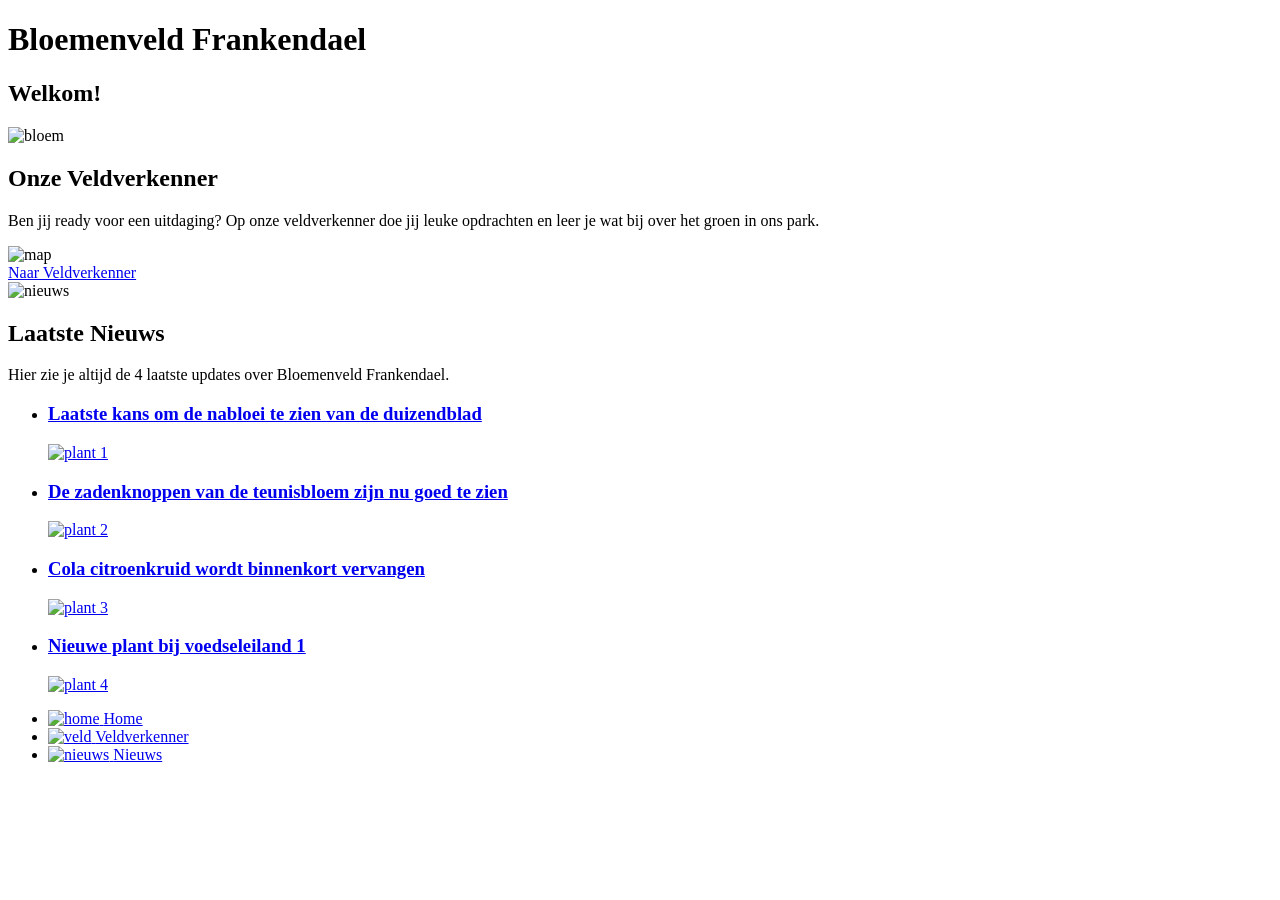
==== index.html @ 9f1114d6 "begin" ====
<!DOCTYPE html>
<html lang="nl">
<head>
    <meta charset="UTF-8">
    <meta name="viewport" content="width=device-width, initial-scale=1.0">
    <title>Bloemenveld Frankendael</title>
    <link rel="stylesheet" href="style.css">
    <link rel="stylesheet" href="nieuws.html">
    <link rel="stylesheet" href="nieuws-individu.html">
    <link rel="stylesheet" href="veld.html">
</head>
   <body>

       <h1>Bloemenveld Frankendael</h1>

       <h2 class="top" >Welkom!</h2>

       <section class="Veldverkenner">
           <div class="logo-section">
               <img class="logo" src="assets/tabel.svg" alt="bloem">
               <h2>Onze Veldverkenner</h2>
           </div>
           <p>Ben jij ready voor een uitdaging? Op onze veldverkenner doe jij leuke opdrachten en leer je wat bij over het groen in ons park.</p>
           <img class="plattegrond" src="assets/frikandelmap-1.png" alt="map">    
           <div class="naar-veld">
               <a href="veld.html">Naar Veldverkenner</a>
           </div>
       </section>

       <section class="Nieuws">
           <div class="logo-section">
               <img class="logo" src="assets/tabel.svg" alt="nieuws">
               <h2>Laatste Nieuws</h2>
           </div>
           <p>Hier zie je altijd de 4 laatste updates over Bloemenveld Frankendael.</p>
       </section>
       
       <section class="Nieuws-carrousel">
           <ul>
               <li>
                   <a href="nieuws-individu.html">
                       <h3>Laatste kans om de nabloei te zien van de duizendblad</h3>
                       <img src="assets/plant 1.png" alt="plant 1">
                   </a>
               </li>
               <li>
                   <a href="nieuws-individu.html">
                       <h3>De zadenknoppen van de teunisbloem zijn nu goed te zien</h3>
                       <img src="assets/plant 2.png" alt="plant 2">
                   </a>
                </li>
               <li>
                   <a href="nieuws-individu.html">
                       <h3>Cola citroenkruid wordt binnenkort vervangen</h3>
                       <img src="assets/plant 3.png" alt="plant 3">
                   </a>
                </li>
               <li>
                   <a href="nieuws-individu.html">
                       <h3>Nieuwe plant bij voedseleiland 1</h3>
                       <img src="assets/plant 4.png" alt="plant 4">
                   </a>
                </li>
            </ul> 
       </section>

       <footer>
           <ul class="footer-ul">
               <li>
                   <a href="index.html">
                       <img src="assets/Home.png" alt="home">
                       <span>Home</span>
                   </a>
               </li>
               <li>
                   <a href="veld.html">
                       <img src="assets/tabel.svg" alt="veld">
                       <span>Veldverkenner</span>
                   </a>
               </li>
               <li>
                   <a href="nieuws.html">
                       <img src="assets/tabel.svg" alt="nieuws">
                       <span>Nieuws</span>
                   </a>
               </li>
           </ul>
       </footer>

   </body>
</html>
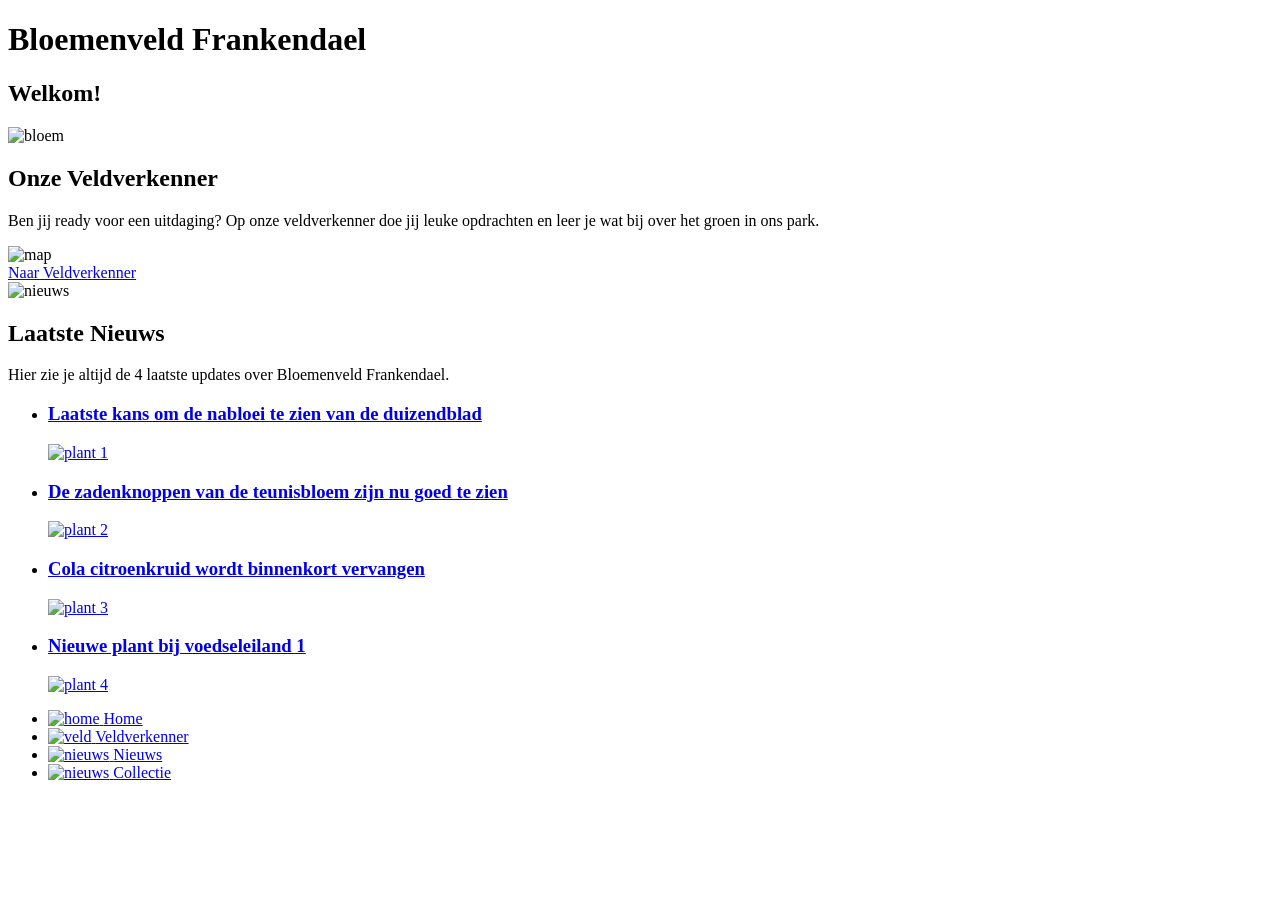
==== commit 24966958: "#20 "collectie" bij footer gedaan Ik had nog geen collectie pagina" ====
--- a/index.html
+++ b/index.html
@@ -17,7 +17,7 @@
 
        <section class="Veldverkenner">
            <div class="logo-section">
-               <img class="logo" src="assets/tabel.svg" alt="bloem">
+               <img class="logo" src="icons/map_normal.svg" alt="bloem">
                <h2>Onze Veldverkenner</h2>
            </div>
            <p>Ben jij ready voor een uitdaging? Op onze veldverkenner doe jij leuke opdrachten en leer je wat bij over het groen in ons park.</p>
@@ -29,7 +29,7 @@
 
        <section class="Nieuws">
            <div class="logo-section">
-               <img class="logo" src="assets/tabel.svg" alt="nieuws">
+               <img class="logo" src="icons/calculator_normal.svg" alt="nieuws">
                <h2>Laatste Nieuws</h2>
            </div>
            <p>Hier zie je altijd de 4 laatste updates over Bloemenveld Frankendael.</p>
@@ -68,20 +68,26 @@
            <ul class="footer-ul">
                <li>
                    <a href="index.html">
-                       <img src="assets/Home.png" alt="home">
+                       <img src="icons/home_active.svg" alt="home">
                        <span>Home</span>
                    </a>
                </li>
                <li>
                    <a href="veld.html">
-                       <img src="assets/tabel.svg" alt="veld">
+                       <img src="icons/map_normal.svg" alt="veld">
                        <span>Veldverkenner</span>
                    </a>
                </li>
                <li>
                    <a href="nieuws.html">
-                       <img src="assets/tabel.svg" alt="nieuws">
+                       <img src="icons/calculator_normal.svg" alt="nieuws">
                        <span>Nieuws</span>
+                   </a>
+               </li>
+               <li>
+                   <a href="nieuws.html">
+                       <img src="icons/flower_normal.svg" alt="nieuws">
+                       <span>Collectie</span>
                    </a>
                </li>
            </ul>
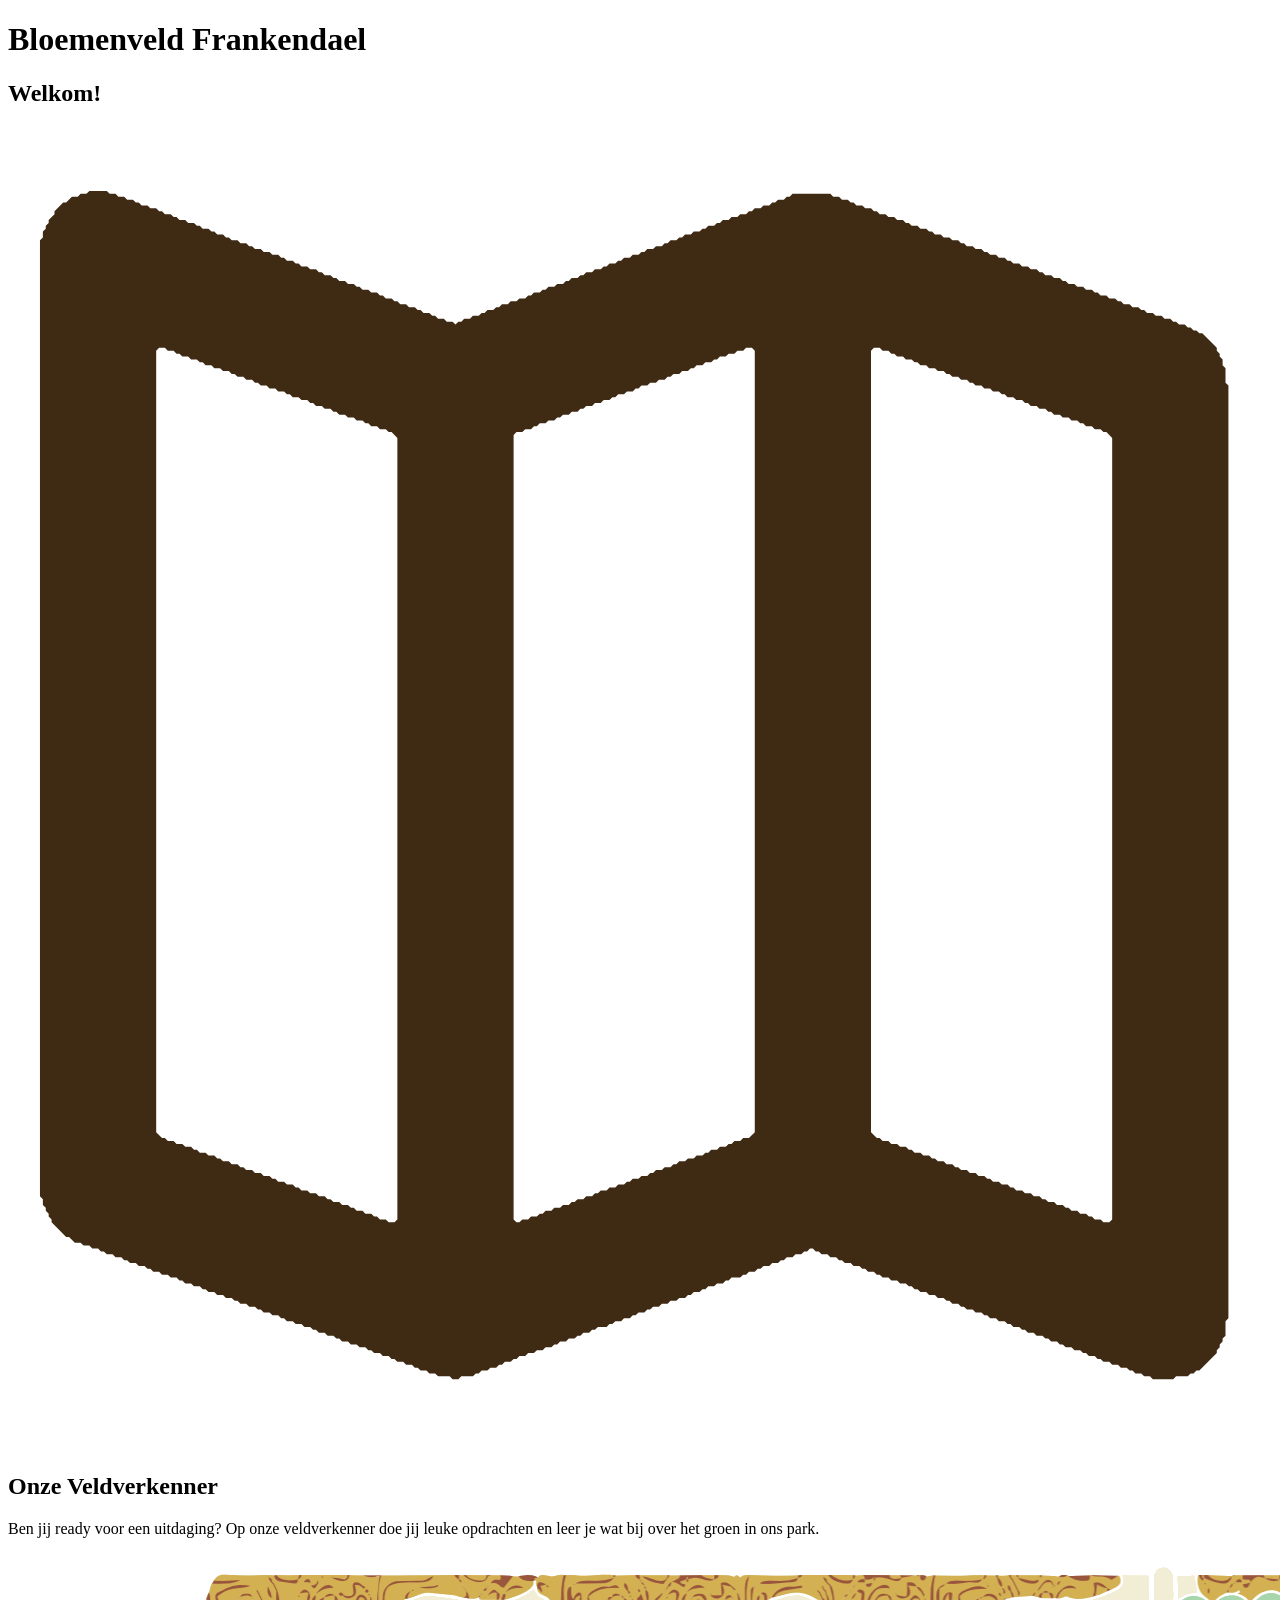
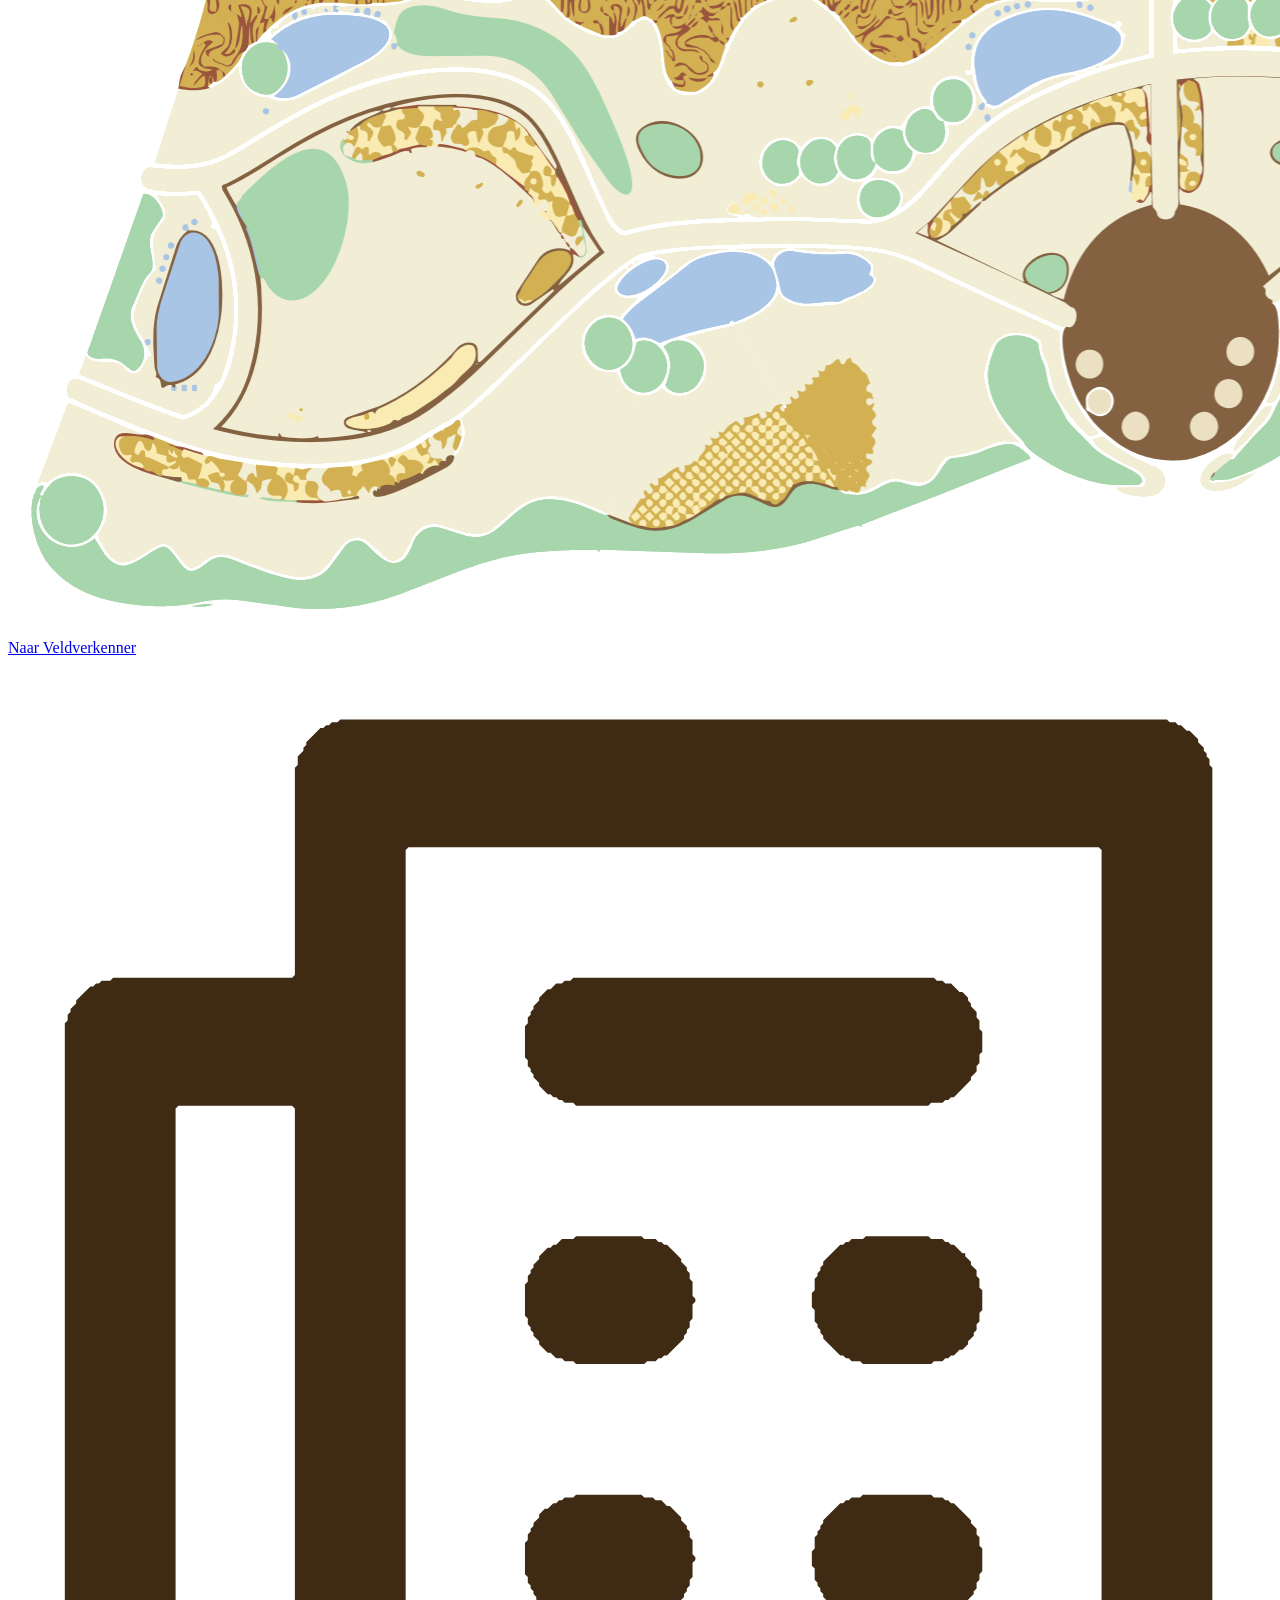
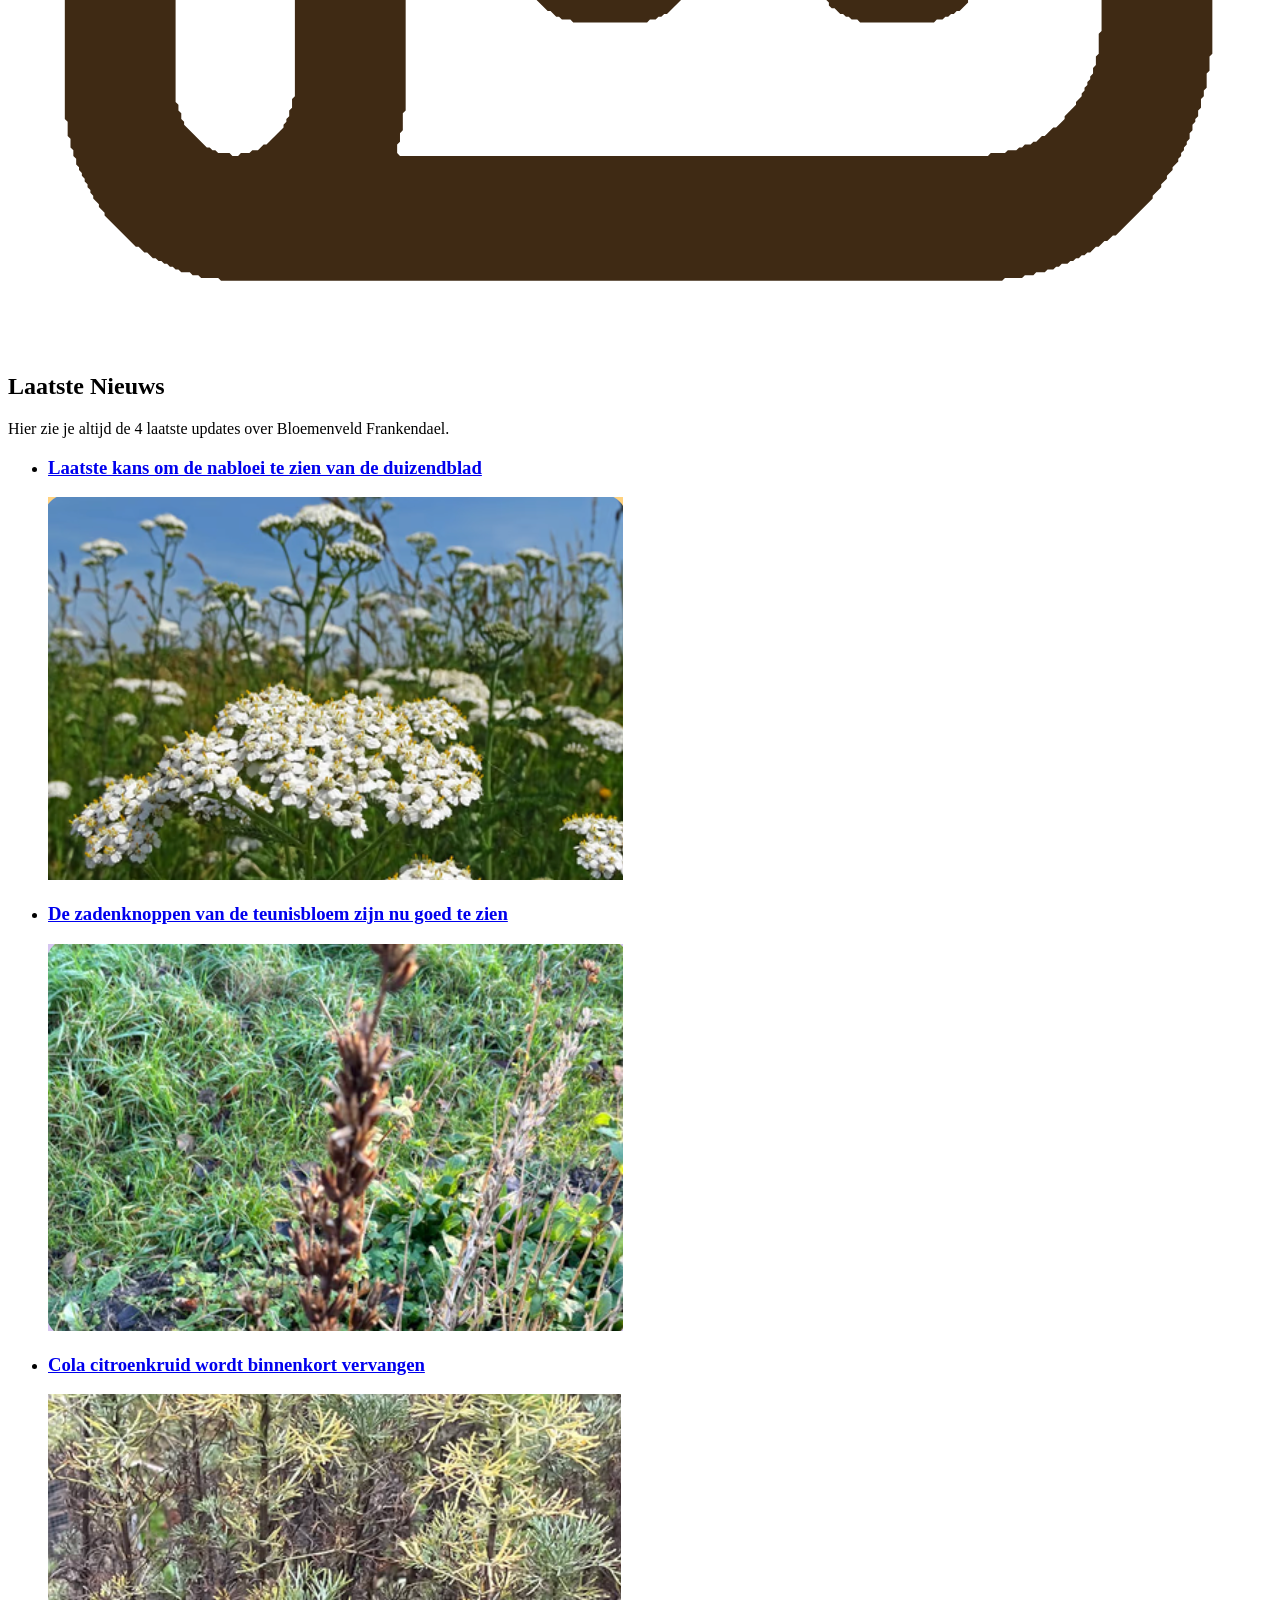
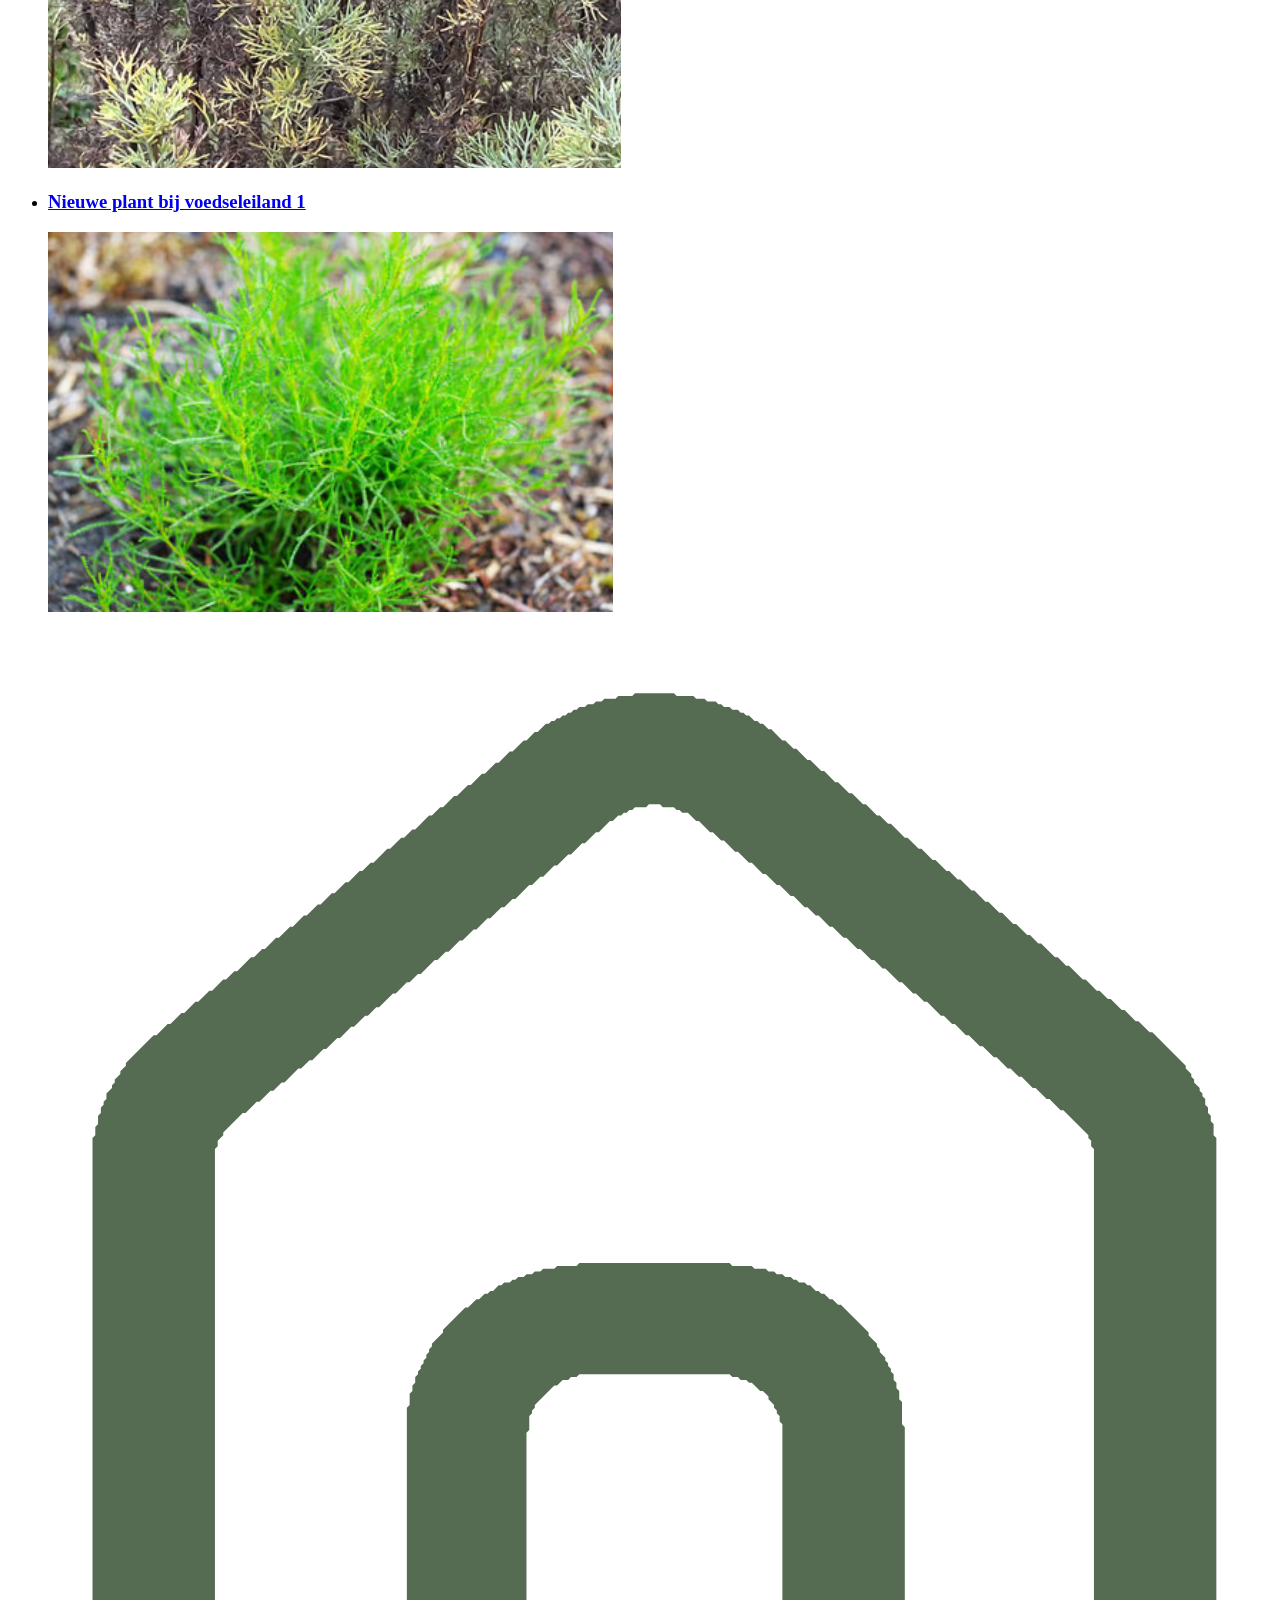
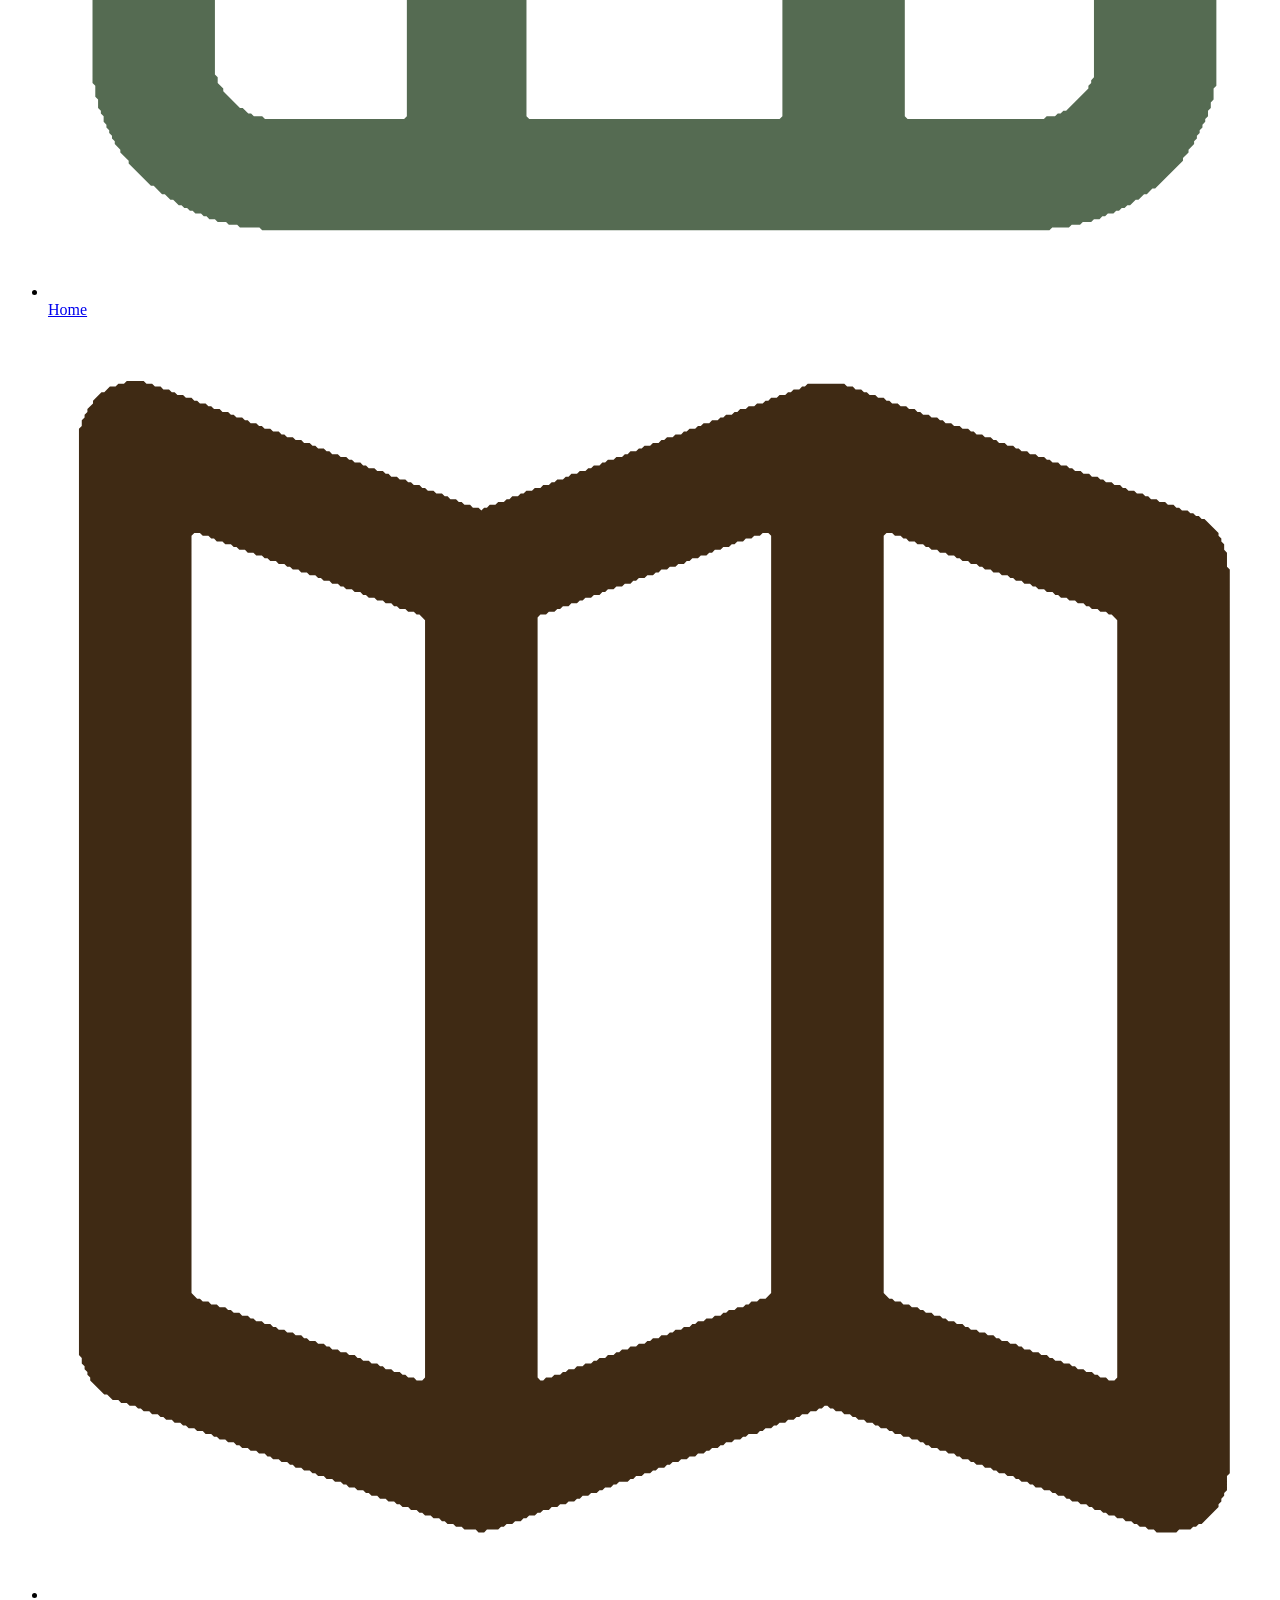
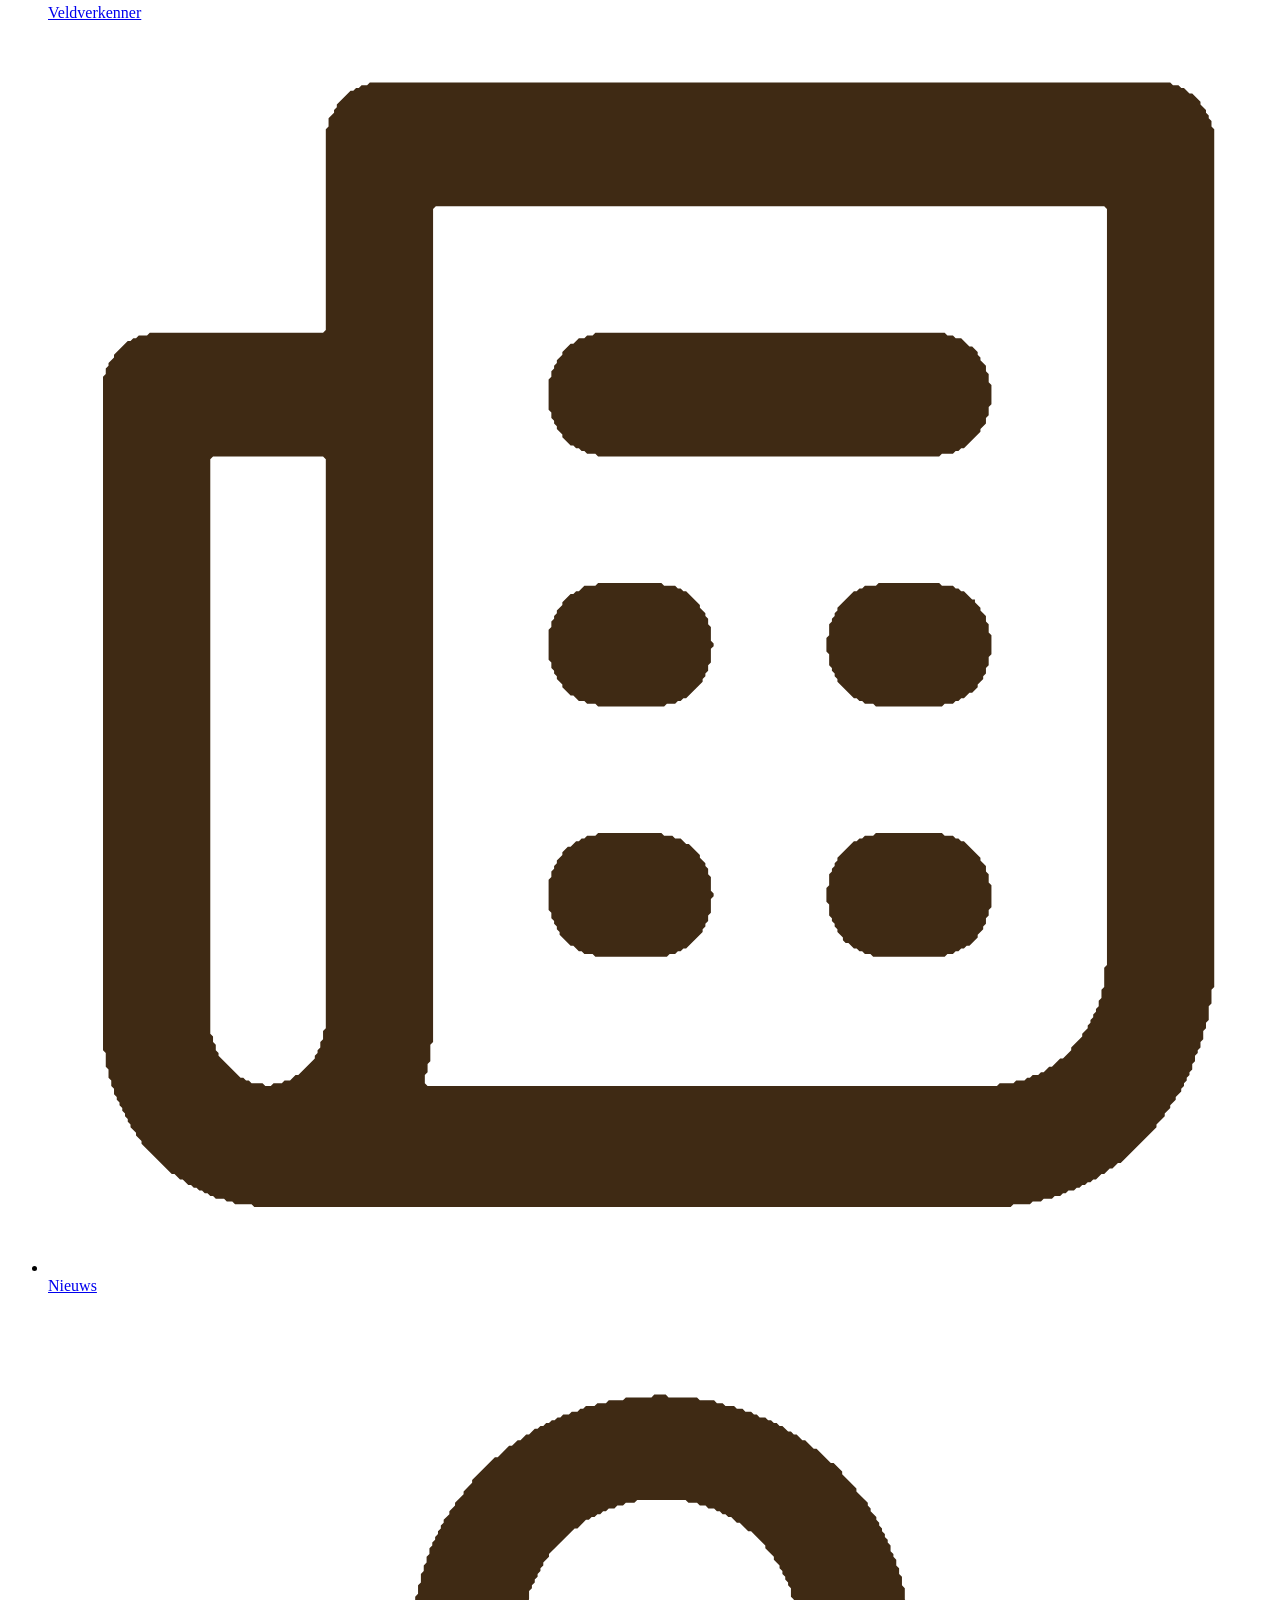
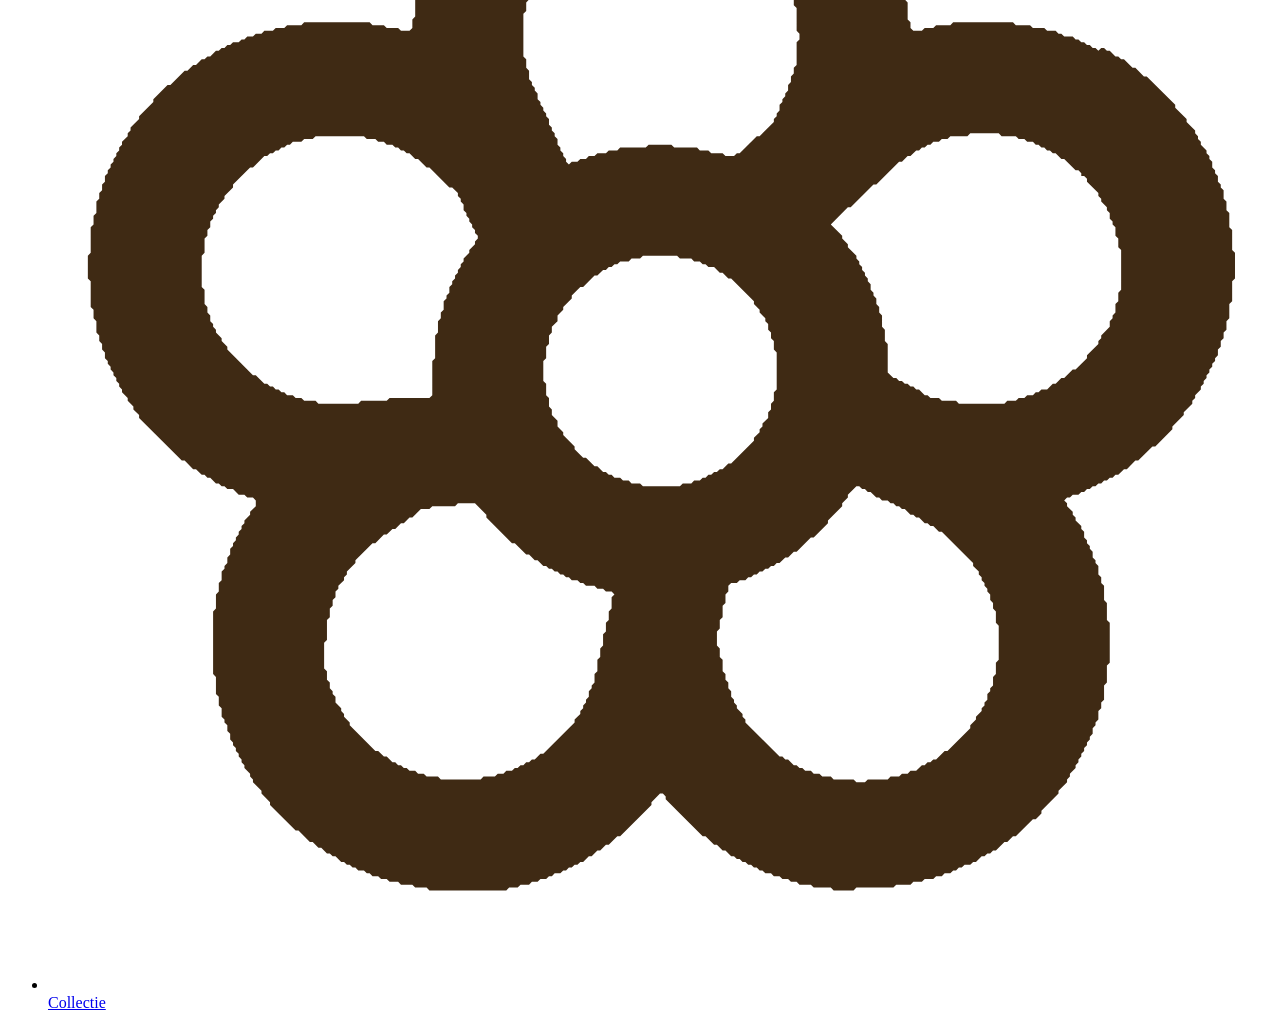
==== commit 7f841e5e: "#25 <link> "stylesheet" to "html" Ik had bij de <link> meeste had ik stylesheet en daar achter een h" ====
--- a/index.html
+++ b/index.html
@@ -5,10 +5,12 @@
     <meta name="viewport" content="width=device-width, initial-scale=1.0">
     <title>Bloemenveld Frankendael</title>
     <link rel="stylesheet" href="style.css">
-    <link rel="stylesheet" href="nieuws.html">
-    <link rel="stylesheet" href="nieuws-individu.html">
-    <link rel="stylesheet" href="veld.html">
+    <link rel="html" href="nieuws.html">
+    <link rel="html" href="nieuws-individu.html">
+    <link rel="html" href="veld.html">
+    <link rel="html" href="collectie.html">
 </head>
+
    <body>
 
        <h1>Bloemenveld Frankendael</h1>
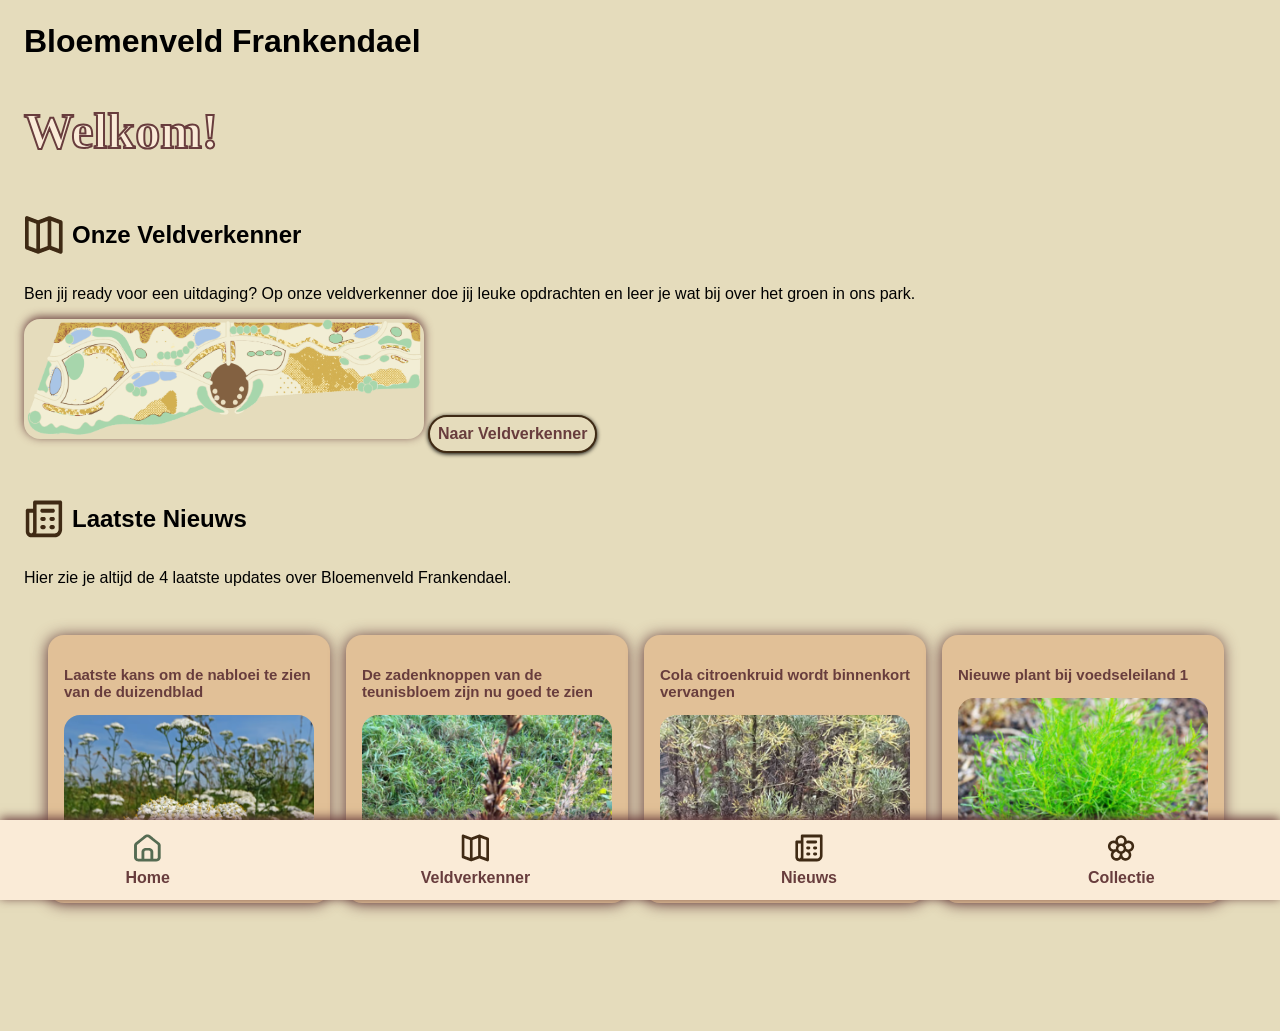
==== commit 83ac6635: "#39 Google fonts toevoegen Hierdoor werkt de fonts in de css" ====
--- a/index.html
+++ b/index.html
@@ -9,6 +9,7 @@
     <link rel="html" href="nieuws-individu.html">
     <link rel="html" href="veld.html">
     <link rel="html" href="collectie.html">
+    <link href="https://fonts.googleapis.com/css2?family=Montserrat:wght@400;500;600;700&display=swap" rel="styleguide.css">
 </head>
 
    <body>
--- a/style.css
+++ b/style.css
@@ -0,0 +1,163 @@
+html {
+        color-scheme: light dark;
+    --color: light-dark( #3F2A14, #E5DCBC) ;
+    --bg: light-dark( #E5DCBC, #3F2A14) ; 
+}
+
+body {
+    background-color: var(--bg); 
+}
+
+a{
+    font-family: 'Segoe UI', Tahoma, Geneva, Verdana, sans-serif;
+    color: rgb(104, 61, 61);
+}
+
+p{
+    font-family: 'Montserrat', sans-serif;
+    font-size: 1rem;
+}
+
+h1 {
+    font-family: 'Montserrat', sans-serif;
+    font-size: 2rem;
+    font-weight: bold;
+    align-items: center;
+    padding-left: 1rem;
+    padding-top: .1rem;
+}
+
+h2 {
+    font-family: 'Montserrat', sans-serif;
+    font-size: 1.5rem;
+    font-weight: bold;
+}
+
+.top{
+    padding-left: 1rem;
+    font-family: Georgia, 'Times New Roman', Times, serif;
+    font-size: 50px;
+    color: antiquewhite;
+    -webkit-text-stroke: 2px rgb(104, 61, 61);
+}
+
+.Veldverkenner{
+    padding-left: 1em;
+}
+
+.plattegrond{
+    width: 400px;
+    height: auto;
+    border-radius: 1rem;
+    box-shadow: 0 -2px 10px rgb(104, 61, 61);
+}
+
+.logo{
+    width:40px;
+    height:auto;
+}
+
+.logo-section{
+    display:flex;
+    gap: 0.5rem;
+}
+
+.naar-veld{
+    border-radius: 5em;
+    padding: .5rem;
+    display: inline-block;
+    margin-top: 15px;
+    color: #3F2A14;
+    background-color: #E5DCBC;
+    border: 2px solid #3F2A14;
+    box-shadow: 0px 1px 4px black;;
+}
+
+.naar-veld a{
+    text-decoration: none;
+    font-weight: 700;
+}
+
+.naar-veld:hover{
+    color: #3F2A14;
+    background-color: #99CCCC;
+}
+
+.Nieuws{
+    padding-left: 1em;
+    padding-top: 2rem;
+}
+
+.Nieuws-carrousel ul{
+    display: flex;
+    flex-direction: row;
+    flex-wrap: nowrap;
+    max-width: 1500px; 
+    gap: 1em;
+    overflow-x: auto;
+    padding-bottom: 7rem;
+    padding-top: 2rem;
+}
+
+.Nieuws-carrousel li{
+    background-color: rgb(225, 192, 151);
+    padding: 1rem;
+    border-radius: 1rem;
+    max-width: 250px;
+    flex-shrink: 0;
+    list-style: none;
+    box-shadow: -1px 1px 15px rgb(104, 61, 61);
+}
+
+.Nieuws-carrousel a{
+    text-decoration: none;
+}
+
+.Nieuws-carrousel h3{
+    font-size: 15px;
+}
+
+.Nieuws-carrousel img{
+    width: 250px;
+    height: auto;
+    border-radius: 1rem;
+}
+
+footer{
+    position: fixed;
+    bottom: 0;
+    left: 0;
+    width: 100%;
+    background-color: antiquewhite;
+    padding: 0.8rem 0;
+    z-index: 1000;
+    box-shadow: 0 -2px 10px rgb(104, 61, 61);
+}
+
+.footer-ul{
+    display: flex;
+    justify-content: space-around;
+    list-style: none;
+    margin: 0;
+    padding: 0;
+}
+
+footer li{
+    display: flex;
+}
+
+footer a{
+    display: flex;
+    flex-direction: column;
+    align-items: center;
+    gap: 6px;
+    text-decoration: none;
+    font-weight: 600;
+}
+
+footer img{
+    width: 30px;
+    height: 30px;
+    object-fit: contain;
+}
+
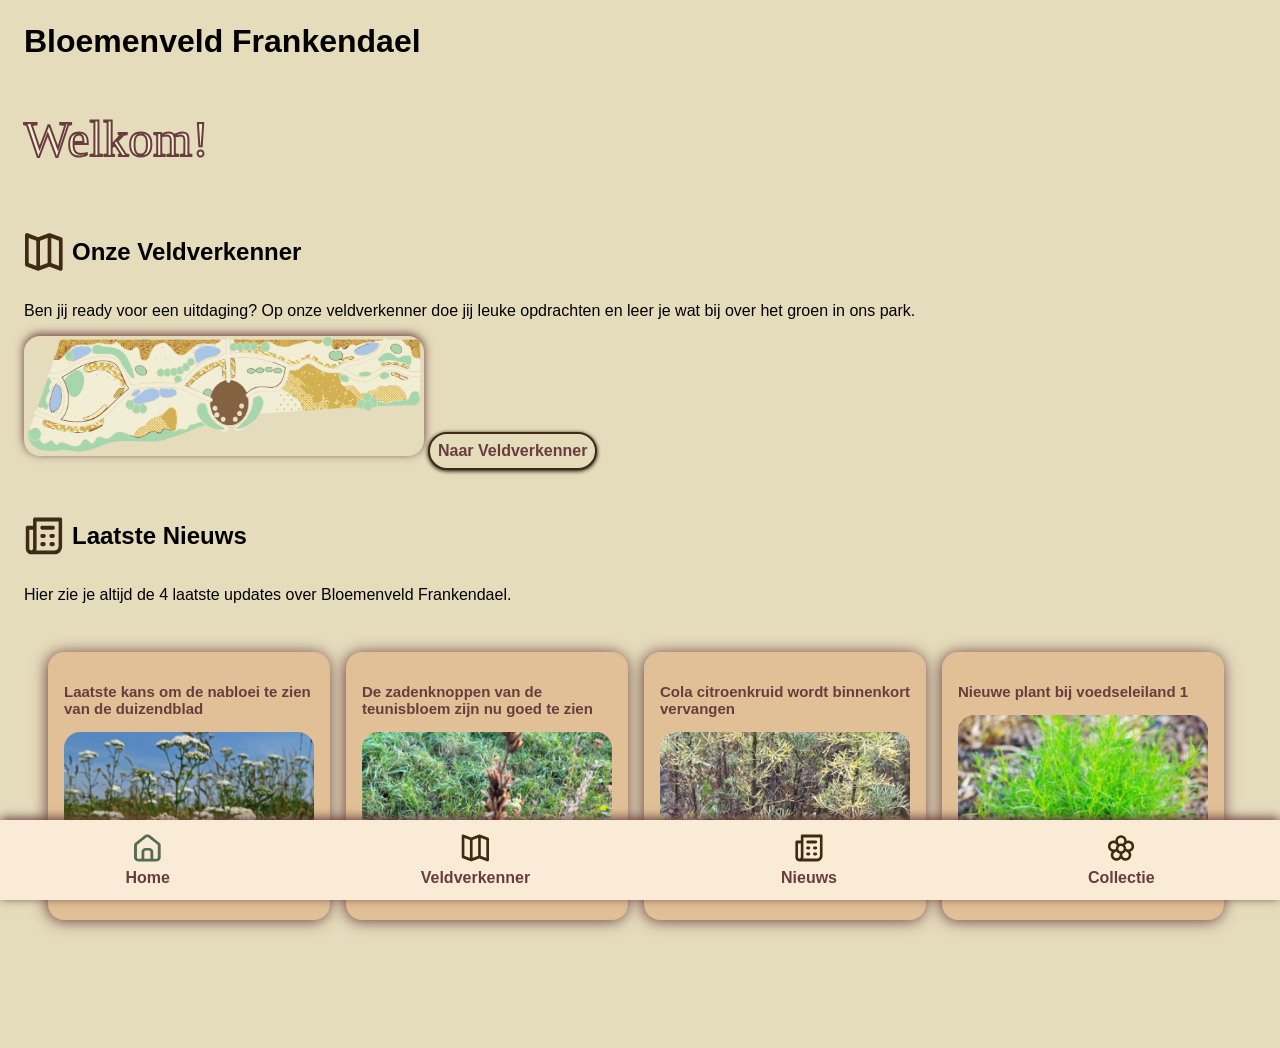
==== commit cdc48f6b: "#28 h2 naar p verandren Een heading kondigt altijd een stuk content aan, en dat was hier niet de gev" ====
--- a/index.html
+++ b/index.html
@@ -16,7 +16,7 @@
 
        <h1>Bloemenveld Frankendael</h1>
 
-       <h2 class="top" >Welkom!</h2>
+       <p class="top" >Welkom!</p>
 
        <section class="Veldverkenner">
            <div class="logo-section">
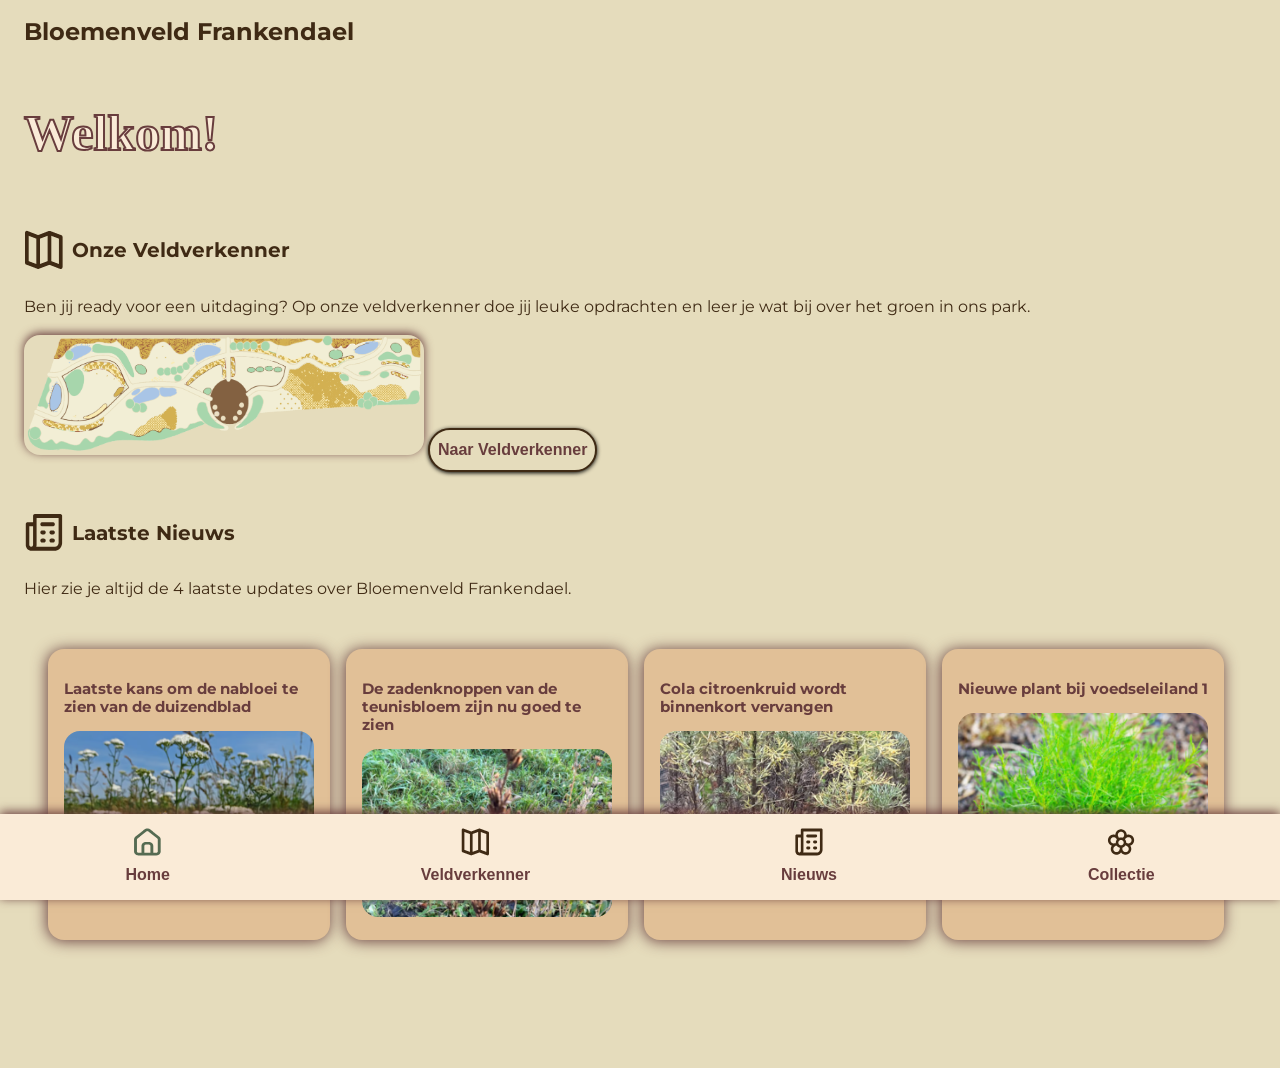
==== commit 8140e234: "#40 Fonts op homepage fixen Voordat ik de fonts had gefixt werkte de css niet omdat: - nog niet Goog" ====
--- a/index.html
+++ b/index.html
@@ -5,6 +5,7 @@
     <meta name="viewport" content="width=device-width, initial-scale=1.0">
     <title>Bloemenveld Frankendael</title>
     <link rel="stylesheet" href="style.css">
+    <link rel="stylesheet" href="stylesheet.css">
     <link rel="html" href="nieuws.html">
     <link rel="html" href="nieuws-individu.html">
     <link rel="html" href="veld.html">
--- a/style.css
+++ b/style.css
@@ -14,29 +14,34 @@
 }
 
 p{
-    font-family: 'Montserrat', sans-serif;
-    font-size: 1rem;
+    font-family: var(--font-family);
+    font-size: var(--font-size-body);
+    line-height: var(--line-height);
 }
 
 h1 {
-    font-family: 'Montserrat', sans-serif;
-    font-size: 2rem;
-    font-weight: bold;
+    font-family: var(--font-family);
+    font-weight: var(--font-weight-bold);
+    line-height: var(--line-height-heading);
+    font-size: var(--font-size-h1);    /* 24px */
     align-items: center;
     padding-left: 1rem;
     padding-top: .1rem;
+
 }
 
 h2 {
-    font-family: 'Montserrat', sans-serif;
-    font-size: 1.5rem;
-    font-weight: bold;
+    font-family: var(--font-family);
+    font-weight: var(--font-weight-bold);
+    line-height: var(--line-height-heading);
+    font-size: var(--font-size-h2);   /* 20px */
 }
 
 .top{
     padding-left: 1rem;
     font-family: Georgia, 'Times New Roman', Times, serif;
     font-size: 50px;
+    font-weight: 700;
     color: antiquewhite;
     -webkit-text-stroke: 2px rgb(104, 61, 61);
 }
--- a/stylesheet.css
+++ b/stylesheet.css
@@ -0,0 +1,167 @@
+@import url("https://fonts.googleapis.com/css2?family=Montserrat:wght@400;500;600;700&display=swap");
+/* We gebruiken hier Cascade layers, wat mogelijke problemen met Specificiteit voorkomt
+   https://developer.mozilla.org/en-US/docs/Learn_web_development/Core/Styling_basics/Cascade_layers
+   https://css-tricks.com/css-cascade-layers/ */
+
+@layer styleguide {
+
+    /* Schrijf hier de verschillende stijlen, die
+       gedeeld gaan worden door jullie projecten */
+
+    
+    :root{
+        /* Light mode (standaard) */
+        --bg-page: #E5DCBC;
+        --color-primary:#3F2A14;
+        --bg-surface: #E2C286;
+        --color-accent: #99CC99;
+        --bg-surface-hover: #99CCCC;
+        
+        /* Lettertype */
+        --font-family: 'Montserrat', sans-serif;
+
+        /* Lettergroottes */
+        --font-size-h1: 1.5rem;
+        --font-size-h2: 1.25rem;
+        --font-size-h3: 1.125rem;
+        --font-size-body: 1rem;
+        --font-size-micro: 0.875rem;
+
+        /* Letterdiktes */
+        --font-weight-regular: 400;
+        --font-weight-semibold: 600;
+        --font-weight-bold: 700;
+         
+        /* Regelhoogte */
+        --line-height: 1.5;
+        --line-height-heading: 1.2;
+
+        /* Spacing */
+        --space-xs: 0.25rem;
+        --space-sm: 0.5rem;
+        --space-md: 1rem;
+        --space-lg: 1.5rem;
+        --space-xl: 2rem; 
+    }
+
+/*  Dark mode */
+@media (prefers-color-scheme: dark) {
+    :root {
+       --bg-page: #3F2A14;
+       --color-primary: #F6EBDB;
+       --bg-surface: #E2C286;
+       --color-accent: #E5DCBC;
+       --bg-surface-hover: #CAF1F1;
+  }
+}
+
+    body {
+        background-color: var(--bg-page);
+        color: var(--color-primary);
+        font-family: var(--font-family);
+    }
+    
+    input{
+        border-color: var(--color-primary);
+        background-color: var(--bg-page);
+    }
+    
+    /* Light mode cirkels */
+    .l-bg-page { background-color: #E5DCBC; border: 2px solid #030303; }
+    .l-primary { background-color: #3F2A14; border: 2px solid #030303; }
+    .l-bg-surface { background-color: #E2C286; border: 2px solid #030303; }
+    .l-color-accent { background-color: #99CC99; border: 2px solid #030303; }
+    .l-bg-surface-hover { background-color: #99CCCC; border: 2px solid #030303; }
+
+    /* Dark mode cirkels */
+    .d-bg-page { background-color: #3F2A14; border: 2px solid #030303; }
+    .d-primary { background-color: #F6EBDB; border: 2px solid #030303; }
+    .d-bg-surface { background-color: #E2C286; border: 2px solid #030303; }
+    .d-color-accent { background-color: #E5DCBC; border: 2px solid #030303; }
+    .d-bg-surface-hover { background-color: #CAF1F1; border: 2px solid #030303; }
+
+    
+    /* Typografie */
+    h1, h2, h3 {
+        font-family: var(--font-family);
+        font-weight: var(--font-weight-bold);
+        line-height: var(--line-height-heading);
+    }
+
+    .h1 {
+    font-size: var(--font-size-h1);    /* 24px */
+    }
+
+    .h2 {
+    font-size: var(--font-size-h2);   /* 20px */
+    }
+
+    .h3 {
+    font-size: var(--font-size-h3);  /* 18px */
+    }
+    
+    /* lopende tekst */
+    p, ul, li, ol, a, button{
+        font-family: var(--font-family);
+        font-size: var(--font-size-body);
+        line-height: var(--line-height);
+    }
+
+    .p1 {
+        font-family: var(--font-family);
+        font-size: var(--font-size-body);
+        font-style: italic;
+        font-weight: var(--font-weight-semibold);
+    }
+
+    blockquote p {
+        font-family: var(--font-family);
+        font-size: var(--font-size-body);
+        font-style: italic;
+    }
+
+    /* Formulier elementen */
+
+    /*button*/
+    .button{
+    font-family: var(--font-family);  
+    font-size: 1.0rem; 
+    border-radius: 5em;
+    padding: .5rem;
+    display: inline-block;
+    margin-top: 15px;
+    color: #3F2A14;
+    background-color: #E5DCBC;
+    border: 2px solid #3F2A14;
+    box-shadow: 0px 1px 4px black;;
+    }
+
+    .button:active {
+    --color: #E5DCBC;
+    --bg: #556B52;
+    }
+
+    .button:hover {
+    font-family: var(--font-family);
+    color: #3F2A14;
+    background-color: #99CCCC;
+    }
+
+    /*icons*/
+    .icons {
+    display: grid;
+    grid-template-columns: repeat(4, 75px);
+    gap: 20px; 
+    background-color: white;
+    width: max-content;
+    
+    padding: 1rem;
+    border-radius: 1em;
+    }
+
+    .icons img {
+    width: 75px;
+    height: auto;
+    }
+
+}
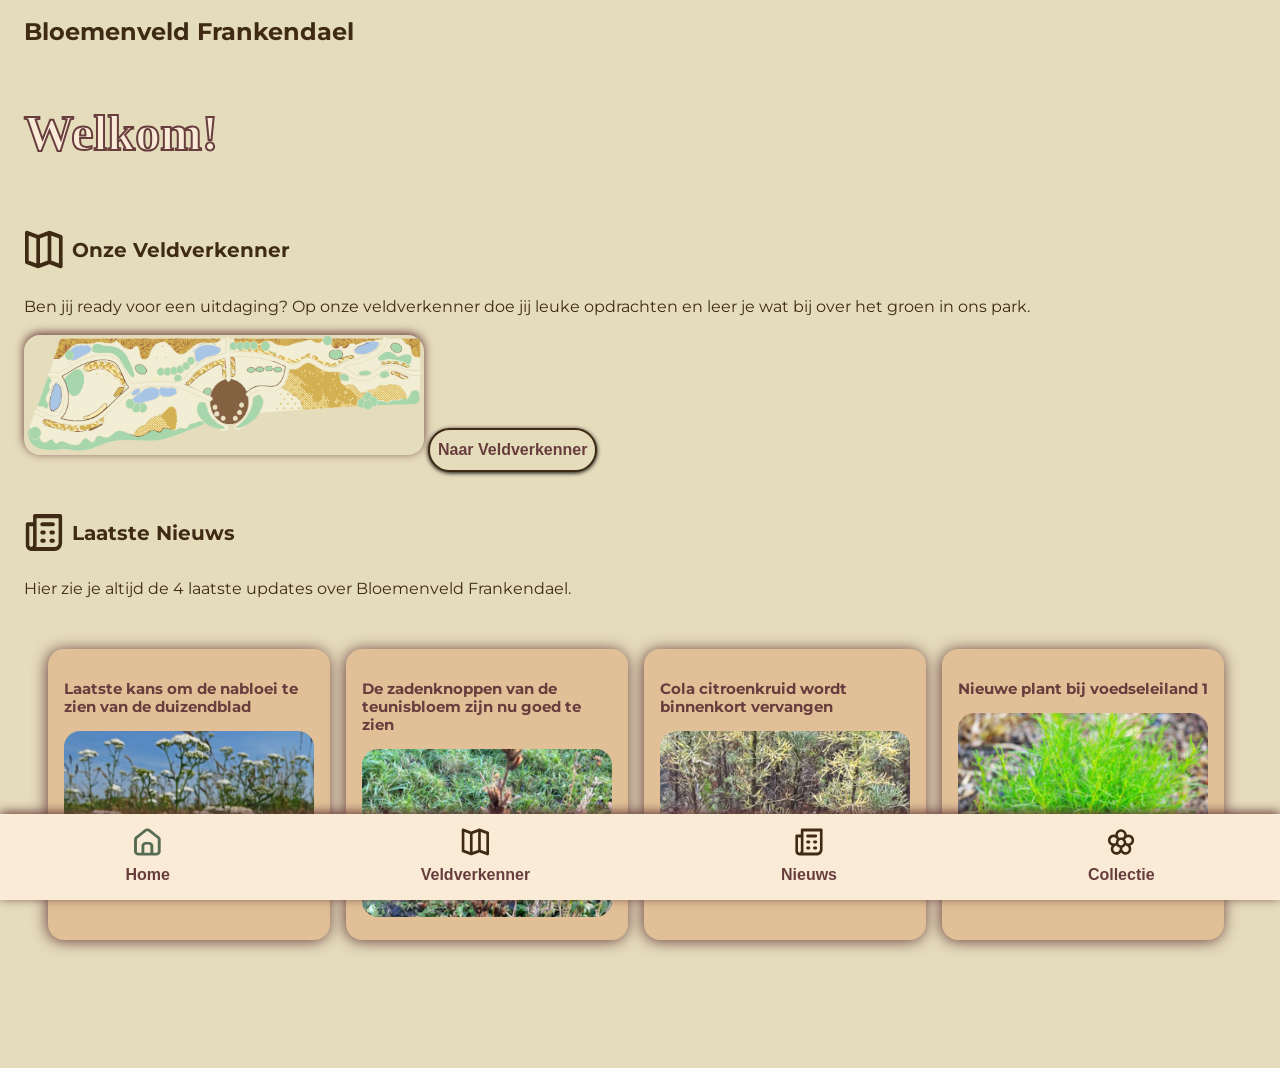
==== commit 60ca998e: "#43 van svg naar code Op de homepage waren de icons niet light en darkmode dus david had mij geholpe" ====
--- a/index.html
+++ b/index.html
@@ -1,5 +1,6 @@
 <!DOCTYPE html>
 <html lang="nl">
+
 <head>
     <meta charset="UTF-8">
     <meta name="viewport" content="width=device-width, initial-scale=1.0">
@@ -10,92 +11,106 @@
     <link rel="html" href="nieuws-individu.html">
     <link rel="html" href="veld.html">
     <link rel="html" href="collectie.html">
-    <link href="https://fonts.googleapis.com/css2?family=Montserrat:wght@400;500;600;700&display=swap" rel="styleguide.css">
+    <link href="https://fonts.googleapis.com/css2?family=Montserrat:wght@400;500;600;700&display=swap"
+        rel="styleguide.css">
 </head>
 
-   <body>
+<body>
 
-       <h1>Bloemenveld Frankendael</h1>
+    <h1>Bloemenveld Frankendael</h1>
 
-       <p class="top" >Welkom!</p>
+    <p class="top">Welkom!</p>
 
-       <section class="Veldverkenner">
-           <div class="logo-section">
-               <img class="logo" src="icons/map_normal.svg" alt="bloem">
-               <h2>Onze Veldverkenner</h2>
-           </div>
-           <p>Ben jij ready voor een uitdaging? Op onze veldverkenner doe jij leuke opdrachten en leer je wat bij over het groen in ons park.</p>
-           <img class="plattegrond" src="assets/frikandelmap-1.png" alt="map">    
-           <div class="naar-veld">
-               <a href="veld.html">Naar Veldverkenner</a>
-           </div>
-       </section>
+    <section class="Veldverkenner">
+        <div class="logo-section">
+            <svg class="logo" xmlns="http://www.w3.org/2000/svg" viewBox="0 0 435 455" role="img" aria-label="map icon">
+                <path
+                    d="M 28 22 L 27 23 L 25 23 L 24 24 L 22 24 L 20 26 L 19 26 L 16 29 L 16 30 L 14 32 L 14 33 L 13 34 L 13 35 L 12 36 L 12 38 L 11 39 L 11 368 L 12 369 L 12 371 L 13 372 L 13 373 L 14 374 L 14 375 L 15 376 L 15 377 L 20 382 L 21 382 L 23 384 L 25 384 L 26 385 L 28 385 L 29 386 L 31 386 L 32 387 L 33 387 L 34 388 L 36 388 L 37 389 L 39 389 L 40 390 L 41 390 L 42 391 L 44 391 L 45 392 L 47 392 L 48 393 L 49 393 L 50 394 L 52 394 L 53 395 L 55 395 L 56 396 L 58 396 L 59 397 L 60 397 L 61 398 L 63 398 L 64 399 L 66 399 L 67 400 L 68 400 L 69 401 L 71 401 L 72 402 L 74 402 L 75 403 L 77 403 L 78 404 L 79 404 L 80 405 L 82 405 L 83 406 L 85 406 L 86 407 L 87 407 L 88 408 L 90 408 L 91 409 L 93 409 L 94 410 L 95 410 L 96 411 L 98 411 L 99 412 L 101 412 L 102 413 L 104 413 L 105 414 L 106 414 L 107 415 L 109 415 L 110 416 L 112 416 L 113 417 L 114 417 L 115 418 L 117 418 L 118 419 L 120 419 L 121 420 L 123 420 L 124 421 L 125 421 L 126 422 L 128 422 L 129 423 L 131 423 L 132 424 L 133 424 L 134 425 L 136 425 L 137 426 L 139 426 L 140 427 L 141 427 L 142 428 L 144 428 L 145 429 L 147 429 L 148 430 L 152 430 L 153 431 L 155 431 L 156 430 L 160 430 L 161 429 L 162 429 L 163 428 L 165 428 L 166 427 L 168 427 L 169 426 L 170 426 L 171 425 L 173 425 L 174 424 L 175 424 L 176 423 L 178 423 L 179 422 L 181 422 L 182 421 L 184 421 L 185 420 L 187 420 L 188 419 L 189 419 L 190 418 L 192 418 L 193 417 L 195 417 L 196 416 L 197 416 L 198 415 L 200 415 L 201 414 L 202 414 L 203 413 L 206 413 L 207 412 L 208 412 L 209 411 L 211 411 L 212 410 L 214 410 L 215 409 L 216 409 L 217 408 L 219 408 L 220 407 L 221 407 L 222 406 L 224 406 L 225 405 L 227 405 L 228 404 L 230 404 L 231 403 L 233 403 L 234 402 L 235 402 L 236 401 L 238 401 L 239 400 L 240 400 L 241 399 L 243 399 L 244 398 L 246 398 L 247 397 L 248 397 L 249 396 L 252 396 L 253 395 L 254 395 L 255 394 L 257 394 L 258 393 L 259 393 L 260 392 L 262 392 L 263 391 L 265 391 L 266 390 L 267 390 L 268 389 L 270 389 L 271 388 L 273 388 L 274 387 L 275 387 L 276 386 L 277 386 L 278 387 L 279 387 L 280 388 L 282 388 L 283 389 L 285 389 L 286 390 L 287 390 L 288 391 L 290 391 L 291 392 L 293 392 L 294 393 L 295 393 L 296 394 L 298 394 L 299 395 L 300 395 L 301 396 L 303 396 L 304 397 L 306 397 L 307 398 L 309 398 L 310 399 L 311 399 L 312 400 L 313 400 L 314 401 L 316 401 L 317 402 L 319 402 L 320 403 L 322 403 L 323 404 L 324 404 L 325 405 L 327 405 L 328 406 L 329 406 L 330 407 L 332 407 L 333 408 L 335 408 L 336 409 L 337 409 L 338 410 L 340 410 L 341 411 L 343 411 L 344 412 L 345 412 L 346 413 L 348 413 L 349 414 L 350 414 L 351 415 L 353 415 L 354 416 L 356 416 L 357 417 L 358 417 L 359 418 L 361 418 L 362 419 L 363 419 L 364 420 L 366 420 L 367 421 L 369 421 L 370 422 L 371 422 L 372 423 L 374 423 L 375 424 L 376 424 L 377 425 L 379 425 L 380 426 L 382 426 L 383 427 L 385 427 L 386 428 L 387 428 L 388 429 L 390 429 L 391 430 L 393 430 L 394 431 L 401 431 L 402 430 L 406 430 L 407 429 L 408 429 L 409 428 L 410 428 L 416 422 L 416 421 L 417 420 L 417 419 L 418 418 L 418 417 L 419 416 L 419 411 L 420 410 L 420 89 L 419 88 L 419 83 L 418 82 L 418 80 L 417 79 L 417 78 L 416 77 L 416 76 L 411 71 L 410 71 L 409 70 L 408 70 L 407 69 L 406 69 L 405 68 L 403 68 L 402 67 L 401 67 L 400 66 L 398 66 L 397 65 L 395 65 L 394 64 L 392 64 L 391 63 L 390 63 L 389 62 L 387 62 L 386 61 L 384 61 L 383 60 L 382 60 L 381 59 L 379 59 L 378 58 L 376 58 L 375 57 L 374 57 L 373 56 L 371 56 L 370 55 L 368 55 L 367 54 L 365 54 L 364 53 L 363 53 L 362 52 L 360 52 L 359 51 L 357 51 L 356 50 L 355 50 L 354 49 L 352 49 L 351 48 L 349 48 L 348 47 L 346 47 L 345 46 L 344 46 L 343 45 L 341 45 L 340 44 L 338 44 L 337 43 L 336 43 L 335 42 L 333 42 L 332 41 L 330 41 L 329 40 L 328 40 L 327 39 L 325 39 L 324 38 L 322 38 L 321 37 L 319 37 L 318 36 L 317 36 L 316 35 L 314 35 L 313 34 L 311 34 L 310 33 L 309 33 L 308 32 L 306 32 L 305 31 L 303 31 L 302 30 L 300 30 L 299 29 L 298 29 L 297 28 L 295 28 L 294 27 L 292 27 L 291 26 L 290 26 L 289 25 L 287 25 L 286 24 L 284 24 L 283 23 L 270 23 L 269 24 L 268 24 L 267 25 L 265 25 L 264 26 L 263 26 L 262 27 L 260 27 L 259 28 L 257 28 L 256 29 L 255 29 L 254 30 L 252 30 L 251 31 L 249 31 L 248 32 L 246 32 L 245 33 L 244 33 L 243 34 L 241 34 L 240 35 L 239 35 L 238 36 L 236 36 L 235 37 L 233 37 L 232 38 L 231 38 L 230 39 L 228 39 L 227 40 L 226 40 L 225 41 L 223 41 L 222 42 L 220 42 L 219 43 L 218 43 L 217 44 L 215 44 L 214 45 L 212 45 L 211 46 L 210 46 L 209 47 L 207 47 L 206 48 L 205 48 L 204 49 L 202 49 L 201 50 L 199 50 L 198 51 L 197 51 L 196 52 L 194 52 L 193 53 L 192 53 L 191 54 L 189 54 L 188 55 L 186 55 L 185 56 L 184 56 L 183 57 L 181 57 L 180 58 L 179 58 L 178 59 L 176 59 L 175 60 L 173 60 L 172 61 L 170 61 L 169 62 L 168 62 L 167 63 L 165 63 L 164 64 L 163 64 L 162 65 L 160 65 L 159 66 L 157 66 L 156 67 L 155 67 L 154 68 L 153 67 L 151 67 L 150 66 L 148 66 L 147 65 L 146 65 L 145 64 L 143 64 L 142 63 L 141 63 L 140 62 L 138 62 L 137 61 L 135 61 L 134 60 L 133 60 L 132 59 L 130 59 L 129 58 L 128 58 L 127 57 L 125 57 L 124 56 L 122 56 L 121 55 L 120 55 L 119 54 L 117 54 L 116 53 L 114 53 L 113 52 L 112 52 L 111 51 L 109 51 L 108 50 L 107 50 L 106 49 L 104 49 L 103 48 L 101 48 L 100 47 L 99 47 L 98 46 L 96 46 L 95 45 L 94 45 L 93 44 L 91 44 L 90 43 L 88 43 L 87 42 L 85 42 L 84 41 L 83 41 L 82 40 L 80 40 L 79 39 L 77 39 L 76 38 L 75 38 L 74 37 L 72 37 L 71 36 L 70 36 L 69 35 L 67 35 L 66 34 L 65 34 L 64 33 L 62 33 L 61 32 L 59 32 L 58 31 L 57 31 L 56 30 L 54 30 L 53 29 L 52 29 L 51 28 L 49 28 L 48 27 L 46 27 L 45 26 L 44 26 L 43 25 L 41 25 L 40 24 L 38 24 L 37 23 L 35 23 L 34 22 Z M 297 77 L 298 76 L 300 76 L 301 77 L 303 77 L 304 78 L 305 78 L 306 79 L 308 79 L 309 80 L 311 80 L 312 81 L 313 81 L 314 82 L 316 82 L 317 83 L 319 83 L 320 84 L 322 84 L 323 85 L 324 85 L 325 86 L 327 86 L 328 87 L 330 87 L 331 88 L 332 88 L 333 89 L 335 89 L 336 90 L 338 90 L 339 91 L 341 91 L 342 92 L 343 92 L 344 93 L 346 93 L 347 94 L 349 94 L 350 95 L 351 95 L 352 96 L 354 96 L 355 97 L 357 97 L 358 98 L 359 98 L 360 99 L 362 99 L 363 100 L 365 100 L 366 101 L 368 101 L 369 102 L 370 102 L 371 103 L 373 103 L 374 104 L 376 104 L 377 105 L 378 105 L 380 107 L 380 376 L 379 377 L 377 377 L 376 376 L 374 376 L 373 375 L 372 375 L 371 374 L 369 374 L 368 373 L 366 373 L 365 372 L 364 372 L 363 371 L 361 371 L 360 370 L 358 370 L 357 369 L 356 369 L 355 368 L 353 368 L 352 367 L 350 367 L 349 366 L 347 366 L 346 365 L 345 365 L 344 364 L 342 364 L 341 363 L 339 363 L 338 362 L 337 362 L 336 361 L 334 361 L 333 360 L 331 360 L 330 359 L 328 359 L 327 358 L 326 358 L 325 357 L 323 357 L 322 356 L 320 356 L 319 355 L 318 355 L 317 354 L 315 354 L 314 353 L 312 353 L 311 352 L 310 352 L 309 351 L 307 351 L 306 350 L 304 350 L 303 349 L 301 349 L 300 348 L 299 348 L 297 346 Z M 253 77 L 254 76 L 256 76 L 257 77 L 257 346 L 255 348 L 253 348 L 252 349 L 250 349 L 249 350 L 248 350 L 247 351 L 245 351 L 244 352 L 242 352 L 241 353 L 240 353 L 239 354 L 237 354 L 236 355 L 234 355 L 233 356 L 231 356 L 230 357 L 229 357 L 228 358 L 226 358 L 225 359 L 223 359 L 222 360 L 221 360 L 220 361 L 218 361 L 217 362 L 215 362 L 214 363 L 213 363 L 212 364 L 210 364 L 209 365 L 207 365 L 206 366 L 204 366 L 203 367 L 202 367 L 201 368 L 199 368 L 198 369 L 196 369 L 195 370 L 194 370 L 193 371 L 191 371 L 190 372 L 188 372 L 187 373 L 185 373 L 184 374 L 183 374 L 182 375 L 180 375 L 179 376 L 177 376 L 176 377 L 175 377 L 174 376 L 174 106 L 175 105 L 177 105 L 178 104 L 180 104 L 181 103 L 182 103 L 183 102 L 185 102 L 186 101 L 188 101 L 189 100 L 190 100 L 191 99 L 193 99 L 194 98 L 196 98 L 197 97 L 198 97 L 199 96 L 201 96 L 202 95 L 204 95 L 205 94 L 207 94 L 208 93 L 209 93 L 210 92 L 212 92 L 213 91 L 215 91 L 216 90 L 217 90 L 218 89 L 220 89 L 221 88 L 223 88 L 224 87 L 226 87 L 227 86 L 228 86 L 229 85 L 231 85 L 232 84 L 234 84 L 235 83 L 236 83 L 237 82 L 239 82 L 240 81 L 242 81 L 243 80 L 244 80 L 245 79 L 247 79 L 248 78 L 250 78 L 251 77 Z M 51 77 L 52 76 L 54 76 L 55 77 L 57 77 L 58 78 L 59 78 L 60 79 L 62 79 L 63 80 L 65 80 L 66 81 L 67 81 L 68 82 L 70 82 L 71 83 L 73 83 L 74 84 L 76 84 L 77 85 L 78 85 L 79 86 L 81 86 L 82 87 L 84 87 L 85 88 L 86 88 L 87 89 L 89 89 L 90 90 L 92 90 L 93 91 L 95 91 L 96 92 L 97 92 L 98 93 L 100 93 L 101 94 L 103 94 L 104 95 L 105 95 L 106 96 L 108 96 L 109 97 L 111 97 L 112 98 L 113 98 L 114 99 L 116 99 L 117 100 L 119 100 L 120 101 L 122 101 L 123 102 L 124 102 L 125 103 L 127 103 L 128 104 L 130 104 L 131 105 L 132 105 L 134 107 L 134 376 L 133 377 L 131 377 L 130 376 L 128 376 L 127 375 L 126 375 L 125 374 L 123 374 L 122 373 L 120 373 L 119 372 L 118 372 L 117 371 L 115 371 L 114 370 L 112 370 L 111 369 L 110 369 L 109 368 L 107 368 L 106 367 L 104 367 L 103 366 L 101 366 L 100 365 L 99 365 L 98 364 L 96 364 L 95 363 L 93 363 L 92 362 L 91 362 L 90 361 L 88 361 L 87 360 L 85 360 L 84 359 L 82 359 L 81 358 L 80 358 L 79 357 L 77 357 L 76 356 L 74 356 L 73 355 L 72 355 L 71 354 L 69 354 L 68 353 L 66 353 L 65 352 L 64 352 L 63 351 L 61 351 L 60 350 L 58 350 L 57 349 L 55 349 L 54 348 L 53 348 L 51 346 Z"
+                    fill="currentColor" fill-rule="evenodd" clip-rule="evenodd" />
+            </svg>
 
-       <section class="Nieuws">
-           <div class="logo-section">
-               <img class="logo" src="icons/calculator_normal.svg" alt="nieuws">
-               <h2>Laatste Nieuws</h2>
-           </div>
-           <p>Hier zie je altijd de 4 laatste updates over Bloemenveld Frankendael.</p>
-       </section>
-       
-       <section class="Nieuws-carrousel">
-           <ul>
-               <li>
-                   <a href="nieuws-individu.html">
-                       <h3>Laatste kans om de nabloei te zien van de duizendblad</h3>
-                       <img src="assets/plant 1.png" alt="plant 1">
-                   </a>
-               </li>
-               <li>
-                   <a href="nieuws-individu.html">
-                       <h3>De zadenknoppen van de teunisbloem zijn nu goed te zien</h3>
-                       <img src="assets/plant 2.png" alt="plant 2">
-                   </a>
-                </li>
-               <li>
-                   <a href="nieuws-individu.html">
-                       <h3>Cola citroenkruid wordt binnenkort vervangen</h3>
-                       <img src="assets/plant 3.png" alt="plant 3">
-                   </a>
-                </li>
-               <li>
-                   <a href="nieuws-individu.html">
-                       <h3>Nieuwe plant bij voedseleiland 1</h3>
-                       <img src="assets/plant 4.png" alt="plant 4">
-                   </a>
-                </li>
-            </ul> 
-       </section>
+            <h2>Onze Veldverkenner</h2>
+        </div>
+        <p>Ben jij ready voor een uitdaging? Op onze veldverkenner doe jij leuke opdrachten en leer je wat bij over het
+            groen in ons park.</p>
+        <img class="plattegrond" src="assets/frikandelmap-1.png" alt="map">
+        <div class="naar-veld">
+            <a href="veld.html">Naar Veldverkenner</a>
+        </div>
+    </section>
 
-       <footer>
-           <ul class="footer-ul">
-               <li>
-                   <a href="index.html">
-                       <img src="icons/home_active.svg" alt="home">
-                       <span>Home</span>
-                   </a>
-               </li>
-               <li>
-                   <a href="veld.html">
-                       <img src="icons/map_normal.svg" alt="veld">
-                       <span>Veldverkenner</span>
-                   </a>
-               </li>
-               <li>
-                   <a href="nieuws.html">
-                       <img src="icons/calculator_normal.svg" alt="nieuws">
-                       <span>Nieuws</span>
-                   </a>
-               </li>
-               <li>
-                   <a href="nieuws.html">
-                       <img src="icons/flower_normal.svg" alt="nieuws">
-                       <span>Collectie</span>
-                   </a>
-               </li>
-           </ul>
-       </footer>
+    <section class="Nieuws">
+        <div class="logo-section">
+            <svg class="logo" xmlns="http://www.w3.org/2000/svg" viewBox="0 0 445 455" role="img"
+                aria-label="calculator icon">
+                <path
+                    d="M 301 295 L 300 296 L 297 296 L 296 297 L 295 297 L 294 298 L 293 298 L 287 304 L 287 305 L 286 306 L 286 307 L 285 308 L 285 309 L 284 310 L 284 314 L 283 315 L 283 320 L 284 321 L 284 325 L 285 326 L 285 327 L 286 328 L 286 329 L 287 330 L 287 331 L 289 333 L 289 334 L 290 335 L 291 335 L 293 337 L 294 337 L 295 338 L 296 338 L 297 339 L 299 339 L 300 340 L 326 340 L 327 339 L 329 339 L 330 338 L 331 338 L 332 337 L 333 337 L 334 336 L 335 336 L 338 333 L 338 332 L 340 330 L 340 329 L 341 328 L 341 326 L 342 325 L 342 323 L 343 322 L 343 314 L 342 313 L 342 310 L 341 309 L 341 307 L 339 305 L 339 304 L 333 298 L 332 298 L 331 297 L 330 297 L 329 296 L 326 296 L 325 295 Z M 200 295 L 199 296 L 196 296 L 195 297 L 194 297 L 193 298 L 192 298 L 190 300 L 189 300 L 187 302 L 187 303 L 185 305 L 185 306 L 184 307 L 184 308 L 183 309 L 183 311 L 182 312 L 182 323 L 183 324 L 183 326 L 184 327 L 184 328 L 185 329 L 185 330 L 186 331 L 186 332 L 190 336 L 191 336 L 193 338 L 194 338 L 195 339 L 198 339 L 199 340 L 225 340 L 226 339 L 228 339 L 229 338 L 230 338 L 231 337 L 232 337 L 238 331 L 238 330 L 239 329 L 239 328 L 240 327 L 240 325 L 241 324 L 241 319 L 242 318 L 242 317 L 241 316 L 241 311 L 240 310 L 240 308 L 239 307 L 239 306 L 237 304 L 237 303 L 233 299 L 232 299 L 230 297 L 228 297 L 227 296 L 224 296 L 223 295 Z M 302 204 L 301 205 L 297 205 L 296 206 L 295 206 L 294 207 L 293 207 L 287 213 L 287 214 L 286 215 L 286 216 L 285 217 L 285 218 L 284 219 L 284 223 L 283 224 L 283 229 L 284 230 L 284 234 L 285 235 L 285 236 L 286 237 L 286 238 L 287 239 L 287 240 L 293 246 L 294 246 L 295 247 L 296 247 L 297 248 L 300 248 L 301 249 L 325 249 L 326 248 L 329 248 L 330 247 L 331 247 L 332 246 L 333 246 L 335 244 L 336 244 L 338 242 L 338 241 L 340 239 L 340 238 L 341 237 L 341 235 L 342 234 L 342 231 L 343 230 L 343 223 L 342 222 L 342 219 L 341 218 L 341 216 L 339 214 L 339 213 L 337 211 L 337 210 L 336 210 L 333 207 L 332 207 L 331 206 L 330 206 L 329 205 L 325 205 L 324 204 Z M 200 204 L 199 205 L 195 205 L 193 207 L 192 207 L 191 208 L 190 208 L 187 211 L 187 212 L 185 214 L 185 215 L 184 216 L 184 217 L 183 218 L 183 220 L 182 221 L 182 232 L 183 233 L 183 235 L 184 236 L 184 237 L 185 238 L 185 239 L 187 241 L 187 242 L 190 245 L 191 245 L 193 247 L 195 247 L 196 248 L 199 248 L 200 249 L 224 249 L 225 248 L 228 248 L 229 247 L 230 247 L 231 246 L 232 246 L 238 240 L 238 239 L 239 238 L 239 237 L 240 236 L 240 234 L 241 233 L 241 228 L 242 227 L 242 226 L 241 225 L 241 220 L 240 219 L 240 217 L 239 216 L 239 215 L 237 213 L 237 212 L 232 207 L 231 207 L 230 206 L 229 206 L 228 205 L 224 205 L 223 204 Z M 199 113 L 198 114 L 196 114 L 195 115 L 193 115 L 191 117 L 190 117 L 187 120 L 187 121 L 185 123 L 185 124 L 184 125 L 184 126 L 183 127 L 183 129 L 182 130 L 182 141 L 183 142 L 183 144 L 184 145 L 184 146 L 185 147 L 185 148 L 187 150 L 187 151 L 190 154 L 191 154 L 192 155 L 193 155 L 194 156 L 195 156 L 196 157 L 199 157 L 200 158 L 324 158 L 325 157 L 329 157 L 330 156 L 331 156 L 332 155 L 333 155 L 339 149 L 339 148 L 341 146 L 341 144 L 342 143 L 342 140 L 343 139 L 343 132 L 342 131 L 342 128 L 341 127 L 341 125 L 339 123 L 339 122 L 338 121 L 338 120 L 336 118 L 335 118 L 332 115 L 330 115 L 329 114 L 327 114 L 326 113 Z M 117 22 L 116 23 L 114 23 L 113 24 L 112 24 L 111 25 L 110 25 L 105 30 L 105 31 L 104 32 L 104 33 L 102 35 L 102 38 L 101 39 L 101 112 L 100 113 L 37 113 L 36 114 L 33 114 L 32 115 L 31 115 L 30 116 L 29 116 L 24 121 L 24 122 L 22 124 L 22 125 L 21 126 L 21 128 L 20 129 L 20 374 L 21 375 L 21 380 L 22 381 L 22 384 L 23 385 L 23 387 L 24 388 L 24 390 L 25 391 L 25 392 L 26 393 L 26 394 L 27 395 L 27 396 L 28 397 L 28 398 L 29 399 L 29 400 L 30 401 L 30 402 L 32 404 L 32 405 L 34 407 L 34 408 L 45 419 L 46 419 L 48 421 L 49 421 L 51 423 L 52 423 L 53 424 L 54 424 L 55 425 L 56 425 L 57 426 L 58 426 L 59 427 L 60 427 L 61 428 L 64 428 L 65 429 L 67 429 L 68 430 L 74 430 L 75 431 L 350 431 L 351 430 L 357 430 L 358 429 L 361 429 L 362 428 L 365 428 L 366 427 L 368 427 L 369 426 L 370 426 L 371 425 L 373 425 L 374 424 L 375 424 L 376 423 L 377 423 L 378 422 L 379 422 L 380 421 L 381 421 L 383 419 L 384 419 L 386 417 L 387 417 L 389 415 L 390 415 L 403 402 L 403 401 L 406 398 L 406 397 L 408 395 L 408 394 L 410 392 L 410 391 L 412 389 L 412 388 L 413 387 L 413 386 L 414 385 L 414 384 L 415 383 L 415 382 L 416 381 L 416 379 L 417 378 L 417 376 L 418 375 L 418 374 L 419 373 L 419 371 L 420 370 L 420 367 L 421 366 L 421 364 L 422 363 L 422 358 L 423 357 L 423 352 L 424 351 L 424 39 L 423 38 L 423 36 L 422 35 L 422 34 L 421 33 L 421 32 L 419 30 L 419 29 L 416 26 L 415 26 L 413 24 L 412 24 L 411 23 L 409 23 L 408 22 Z M 59 159 L 60 158 L 100 158 L 101 159 L 101 366 L 100 367 L 100 370 L 99 371 L 99 373 L 98 374 L 98 375 L 97 376 L 97 377 L 91 383 L 90 383 L 88 385 L 86 385 L 85 386 L 82 386 L 81 387 L 79 387 L 78 386 L 74 386 L 73 385 L 72 385 L 71 384 L 70 384 L 62 376 L 62 375 L 61 374 L 61 372 L 60 371 L 60 369 L 59 368 Z M 140 68 L 141 67 L 384 67 L 385 68 L 385 343 L 384 344 L 384 351 L 383 352 L 383 355 L 382 356 L 382 358 L 381 359 L 381 360 L 380 361 L 380 362 L 379 363 L 379 364 L 378 365 L 378 366 L 376 368 L 376 369 L 372 373 L 372 374 L 369 377 L 368 377 L 365 380 L 364 380 L 362 382 L 361 382 L 360 383 L 358 383 L 357 384 L 356 384 L 355 385 L 352 385 L 351 386 L 346 386 L 345 387 L 138 387 L 137 386 L 137 383 L 138 382 L 138 379 L 139 378 L 139 372 L 140 371 Z"
+                    fill="CurrentColor" fill-rule="evenodd" clip-rule="evenodd" />
+            </svg>
 
-   </body>
+            <h2>Laatste Nieuws</h2>
+        </div>
+        <p>Hier zie je altijd de 4 laatste updates over Bloemenveld Frankendael.</p>
+    </section>
+
+    <section class="Nieuws-carrousel">
+        <ul>
+            <li>
+                <a href="nieuws-individu.html">
+                    <h3>Laatste kans om de nabloei te zien van de duizendblad</h3>
+                    <img src="assets/plant 1.png" alt="plant 1">
+                </a>
+            </li>
+            <li>
+                <a href="nieuws-individu.html">
+                    <h3>De zadenknoppen van de teunisbloem zijn nu goed te zien</h3>
+                    <img src="assets/plant 2.png" alt="plant 2">
+                </a>
+            </li>
+            <li>
+                <a href="nieuws-individu.html">
+                    <h3>Cola citroenkruid wordt binnenkort vervangen</h3>
+                    <img src="assets/plant 3.png" alt="plant 3">
+                </a>
+            </li>
+            <li>
+                <a href="nieuws-individu.html">
+                    <h3>Nieuwe plant bij voedseleiland 1</h3>
+                    <img src="assets/plant 4.png" alt="plant 4">
+                </a>
+            </li>
+        </ul>
+    </section>
+
+    <footer>
+        <ul class="footer-ul">
+            <li>
+                <a href="index.html">
+                    <img src="icons/home_active.svg" alt="home">
+                    <span>Home</span>
+                </a>
+            </li>
+            <li>
+                <a href="veld.html">
+                    <img src="icons/map_normal.svg" alt="veld">
+                    <span>Veldverkenner</span>
+                </a>
+            </li>
+            <li>
+                <a href="nieuws.html">
+                    <img src="icons/calculator_normal.svg" alt="nieuws">
+                    <span>Nieuws</span>
+                </a>
+            </li>
+            <li>
+                <a href="nieuws.html">
+                    <img src="icons/flower_normal.svg" alt="nieuws">
+                    <span>Collectie</span>
+                </a>
+            </li>
+        </ul>
+    </footer>
+
+</body>
+
 </html>
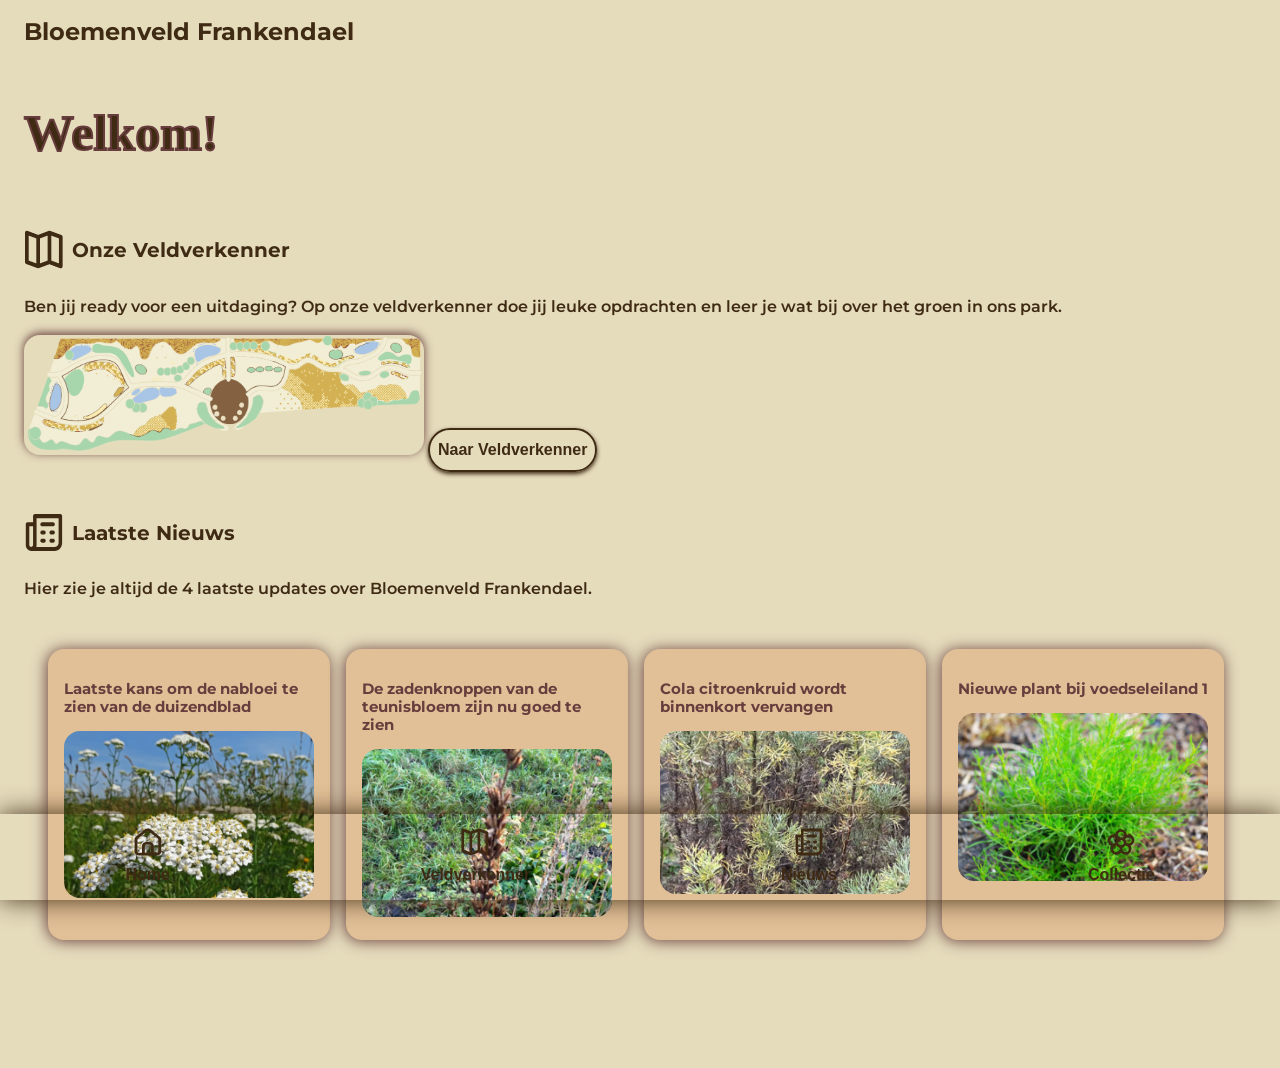
==== commit f17d7c4e: "#48 Svg van Footer, en beetje colors aangepast eerst sronden er svg's in de html code nu in plaats v" ====
--- a/index.html
+++ b/index.html
@@ -86,25 +86,39 @@
         <ul class="footer-ul">
             <li>
                 <a href="index.html">
-                    <img src="icons/home_active.svg" alt="home">
+                    <svg xmlns="http://www.w3.org/2000/svg" viewBox="0 0 440 455" role="img" aria-label="home icon">
+  <path d="M 211 22 L 210 23 L 205 23 L 204 24 L 200 24 L 199 25 L 197 25 L 196 26 L 194 26 L 193 27 L 191 27 L 190 28 L 189 28 L 188 29 L 187 29 L 186 30 L 185 30 L 184 31 L 183 31 L 182 32 L 181 32 L 180 33 L 179 33 L 176 36 L 175 36 L 172 39 L 171 39 L 167 43 L 166 43 L 162 47 L 161 47 L 157 51 L 156 51 L 152 55 L 151 55 L 147 59 L 146 59 L 142 63 L 141 63 L 138 66 L 137 66 L 132 71 L 131 71 L 128 74 L 127 74 L 123 78 L 122 78 L 117 83 L 116 83 L 113 86 L 112 86 L 108 90 L 107 90 L 103 94 L 102 94 L 98 98 L 97 98 L 93 102 L 92 102 L 88 106 L 87 106 L 83 110 L 82 110 L 78 114 L 77 114 L 74 117 L 73 117 L 68 122 L 67 122 L 64 125 L 63 125 L 59 129 L 58 129 L 54 133 L 53 133 L 49 137 L 48 137 L 44 141 L 43 141 L 39 145 L 38 145 L 28 155 L 28 156 L 26 158 L 26 159 L 24 161 L 24 162 L 23 163 L 23 164 L 21 166 L 21 168 L 20 169 L 20 170 L 19 171 L 19 173 L 18 174 L 18 177 L 17 178 L 17 181 L 16 182 L 16 378 L 17 379 L 17 383 L 18 384 L 18 387 L 19 388 L 19 389 L 20 390 L 20 392 L 21 393 L 21 394 L 22 395 L 22 396 L 23 397 L 23 398 L 24 399 L 24 400 L 26 402 L 26 403 L 29 406 L 29 407 L 37 415 L 38 415 L 41 418 L 42 418 L 44 420 L 45 420 L 47 422 L 48 422 L 49 423 L 50 423 L 51 424 L 52 424 L 53 425 L 55 425 L 56 426 L 57 426 L 58 427 L 60 427 L 61 428 L 64 428 L 65 429 L 68 429 L 69 430 L 76 430 L 77 431 L 360 431 L 361 430 L 367 430 L 368 429 L 371 429 L 372 428 L 375 428 L 376 427 L 378 427 L 379 426 L 380 426 L 381 425 L 383 425 L 384 424 L 385 424 L 386 423 L 387 423 L 388 422 L 389 422 L 391 420 L 392 420 L 394 418 L 395 418 L 397 416 L 398 416 L 408 406 L 408 405 L 410 403 L 410 402 L 412 400 L 412 399 L 413 398 L 413 397 L 414 396 L 414 395 L 415 394 L 415 393 L 416 392 L 416 391 L 417 390 L 417 388 L 418 387 L 418 385 L 419 384 L 419 380 L 420 379 L 420 182 L 419 181 L 419 177 L 418 176 L 418 174 L 417 173 L 417 171 L 416 170 L 416 168 L 415 167 L 415 166 L 414 165 L 414 164 L 412 162 L 412 161 L 411 160 L 411 159 L 409 157 L 409 156 L 397 144 L 396 144 L 392 140 L 391 140 L 387 136 L 386 136 L 382 132 L 381 132 L 378 129 L 377 129 L 373 125 L 372 125 L 367 120 L 366 120 L 363 117 L 362 117 L 357 112 L 356 112 L 353 109 L 352 109 L 348 105 L 347 105 L 343 101 L 342 101 L 338 97 L 337 97 L 333 93 L 332 93 L 328 89 L 327 89 L 324 86 L 323 86 L 319 82 L 318 82 L 314 78 L 313 78 L 309 74 L 308 74 L 303 69 L 302 69 L 299 66 L 298 66 L 294 62 L 293 62 L 289 58 L 288 58 L 284 54 L 283 54 L 279 50 L 278 50 L 274 46 L 273 46 L 269 42 L 268 42 L 265 39 L 264 39 L 260 35 L 259 35 L 257 33 L 256 33 L 255 32 L 254 32 L 252 30 L 251 30 L 250 29 L 249 29 L 248 28 L 246 28 L 245 27 L 243 27 L 242 26 L 241 26 L 240 25 L 237 25 L 236 24 L 233 24 L 232 23 L 226 23 L 225 22 Z M 190 268 L 191 267 L 245 267 L 246 268 L 248 268 L 249 269 L 251 269 L 252 270 L 253 270 L 256 273 L 257 273 L 259 275 L 259 276 L 261 278 L 261 279 L 262 280 L 262 281 L 263 282 L 263 284 L 264 285 L 264 390 L 263 391 L 173 391 L 172 390 L 172 288 L 173 287 L 173 282 L 174 281 L 174 280 L 175 279 L 175 278 L 182 271 L 183 271 L 185 269 L 187 269 L 188 268 Z M 215 63 L 216 62 L 220 62 L 221 63 L 225 63 L 226 64 L 227 64 L 228 65 L 230 65 L 233 68 L 234 68 L 238 72 L 239 72 L 242 75 L 243 75 L 247 79 L 248 79 L 252 83 L 253 83 L 257 87 L 258 87 L 262 91 L 263 91 L 267 95 L 268 95 L 272 99 L 273 99 L 276 102 L 277 102 L 281 106 L 282 106 L 286 110 L 287 110 L 291 114 L 292 114 L 296 118 L 297 118 L 300 121 L 301 121 L 306 126 L 307 126 L 311 130 L 312 130 L 315 133 L 316 133 L 321 138 L 322 138 L 325 141 L 326 141 L 330 145 L 331 145 L 335 149 L 336 149 L 340 153 L 341 153 L 345 157 L 346 157 L 349 160 L 350 160 L 354 164 L 355 164 L 359 168 L 360 168 L 364 172 L 365 172 L 374 181 L 374 182 L 375 183 L 375 185 L 376 186 L 376 376 L 375 377 L 375 378 L 374 379 L 374 380 L 366 388 L 365 388 L 364 389 L 363 389 L 362 390 L 359 390 L 358 391 L 309 391 L 308 390 L 308 286 L 307 285 L 307 277 L 306 276 L 306 273 L 305 272 L 305 270 L 304 269 L 304 267 L 303 266 L 303 265 L 302 264 L 302 263 L 301 262 L 301 261 L 299 259 L 299 258 L 298 257 L 298 256 L 295 253 L 295 252 L 285 242 L 284 242 L 282 240 L 281 240 L 279 238 L 278 238 L 277 237 L 276 237 L 274 235 L 273 235 L 272 234 L 270 234 L 269 233 L 268 233 L 267 232 L 265 232 L 264 231 L 262 231 L 261 230 L 259 230 L 258 229 L 254 229 L 253 228 L 246 228 L 245 227 L 191 227 L 190 228 L 183 228 L 182 229 L 178 229 L 177 230 L 175 230 L 174 231 L 172 231 L 171 232 L 169 232 L 168 233 L 167 233 L 166 234 L 164 234 L 163 235 L 162 235 L 160 237 L 159 237 L 158 238 L 157 238 L 155 240 L 154 240 L 151 243 L 150 243 L 142 251 L 142 252 L 138 256 L 138 257 L 137 258 L 137 259 L 136 260 L 136 261 L 135 262 L 135 263 L 134 264 L 134 265 L 133 266 L 133 267 L 132 268 L 132 270 L 131 271 L 131 273 L 130 274 L 130 278 L 129 279 L 129 390 L 128 391 L 78 391 L 77 390 L 74 390 L 73 389 L 72 389 L 70 387 L 69 387 L 63 381 L 63 380 L 61 378 L 61 376 L 60 375 L 60 186 L 61 185 L 61 183 L 63 181 L 63 180 L 70 173 L 71 173 L 75 169 L 76 169 L 80 165 L 81 165 L 84 162 L 85 162 L 90 157 L 91 157 L 94 154 L 95 154 L 99 150 L 100 150 L 104 146 L 105 146 L 109 142 L 110 142 L 114 138 L 115 138 L 118 135 L 119 135 L 124 130 L 125 130 L 129 126 L 130 126 L 133 123 L 134 123 L 139 118 L 140 118 L 143 115 L 144 115 L 148 111 L 149 111 L 153 107 L 154 107 L 158 103 L 159 103 L 163 99 L 164 99 L 167 96 L 168 96 L 173 91 L 174 91 L 177 88 L 178 88 L 182 84 L 183 84 L 187 80 L 188 80 L 192 76 L 193 76 L 197 72 L 198 72 L 202 68 L 203 68 L 205 66 L 206 66 L 207 65 L 208 65 L 209 64 L 210 64 L 211 63 Z" fill="Currentcolor" fill-rule="evenodd" clip-rule="evenodd"/>
+</svg>
+
                     <span>Home</span>
                 </a>
             </li>
             <li>
                 <a href="veld.html">
-                    <img src="icons/map_normal.svg" alt="veld">
+                    <svg xmlns="http://www.w3.org/2000/svg" viewBox="0 0 435 455" role="img" aria-label="map icon">
+                <path
+                    d="M 28 22 L 27 23 L 25 23 L 24 24 L 22 24 L 20 26 L 19 26 L 16 29 L 16 30 L 14 32 L 14 33 L 13 34 L 13 35 L 12 36 L 12 38 L 11 39 L 11 368 L 12 369 L 12 371 L 13 372 L 13 373 L 14 374 L 14 375 L 15 376 L 15 377 L 20 382 L 21 382 L 23 384 L 25 384 L 26 385 L 28 385 L 29 386 L 31 386 L 32 387 L 33 387 L 34 388 L 36 388 L 37 389 L 39 389 L 40 390 L 41 390 L 42 391 L 44 391 L 45 392 L 47 392 L 48 393 L 49 393 L 50 394 L 52 394 L 53 395 L 55 395 L 56 396 L 58 396 L 59 397 L 60 397 L 61 398 L 63 398 L 64 399 L 66 399 L 67 400 L 68 400 L 69 401 L 71 401 L 72 402 L 74 402 L 75 403 L 77 403 L 78 404 L 79 404 L 80 405 L 82 405 L 83 406 L 85 406 L 86 407 L 87 407 L 88 408 L 90 408 L 91 409 L 93 409 L 94 410 L 95 410 L 96 411 L 98 411 L 99 412 L 101 412 L 102 413 L 104 413 L 105 414 L 106 414 L 107 415 L 109 415 L 110 416 L 112 416 L 113 417 L 114 417 L 115 418 L 117 418 L 118 419 L 120 419 L 121 420 L 123 420 L 124 421 L 125 421 L 126 422 L 128 422 L 129 423 L 131 423 L 132 424 L 133 424 L 134 425 L 136 425 L 137 426 L 139 426 L 140 427 L 141 427 L 142 428 L 144 428 L 145 429 L 147 429 L 148 430 L 152 430 L 153 431 L 155 431 L 156 430 L 160 430 L 161 429 L 162 429 L 163 428 L 165 428 L 166 427 L 168 427 L 169 426 L 170 426 L 171 425 L 173 425 L 174 424 L 175 424 L 176 423 L 178 423 L 179 422 L 181 422 L 182 421 L 184 421 L 185 420 L 187 420 L 188 419 L 189 419 L 190 418 L 192 418 L 193 417 L 195 417 L 196 416 L 197 416 L 198 415 L 200 415 L 201 414 L 202 414 L 203 413 L 206 413 L 207 412 L 208 412 L 209 411 L 211 411 L 212 410 L 214 410 L 215 409 L 216 409 L 217 408 L 219 408 L 220 407 L 221 407 L 222 406 L 224 406 L 225 405 L 227 405 L 228 404 L 230 404 L 231 403 L 233 403 L 234 402 L 235 402 L 236 401 L 238 401 L 239 400 L 240 400 L 241 399 L 243 399 L 244 398 L 246 398 L 247 397 L 248 397 L 249 396 L 252 396 L 253 395 L 254 395 L 255 394 L 257 394 L 258 393 L 259 393 L 260 392 L 262 392 L 263 391 L 265 391 L 266 390 L 267 390 L 268 389 L 270 389 L 271 388 L 273 388 L 274 387 L 275 387 L 276 386 L 277 386 L 278 387 L 279 387 L 280 388 L 282 388 L 283 389 L 285 389 L 286 390 L 287 390 L 288 391 L 290 391 L 291 392 L 293 392 L 294 393 L 295 393 L 296 394 L 298 394 L 299 395 L 300 395 L 301 396 L 303 396 L 304 397 L 306 397 L 307 398 L 309 398 L 310 399 L 311 399 L 312 400 L 313 400 L 314 401 L 316 401 L 317 402 L 319 402 L 320 403 L 322 403 L 323 404 L 324 404 L 325 405 L 327 405 L 328 406 L 329 406 L 330 407 L 332 407 L 333 408 L 335 408 L 336 409 L 337 409 L 338 410 L 340 410 L 341 411 L 343 411 L 344 412 L 345 412 L 346 413 L 348 413 L 349 414 L 350 414 L 351 415 L 353 415 L 354 416 L 356 416 L 357 417 L 358 417 L 359 418 L 361 418 L 362 419 L 363 419 L 364 420 L 366 420 L 367 421 L 369 421 L 370 422 L 371 422 L 372 423 L 374 423 L 375 424 L 376 424 L 377 425 L 379 425 L 380 426 L 382 426 L 383 427 L 385 427 L 386 428 L 387 428 L 388 429 L 390 429 L 391 430 L 393 430 L 394 431 L 401 431 L 402 430 L 406 430 L 407 429 L 408 429 L 409 428 L 410 428 L 416 422 L 416 421 L 417 420 L 417 419 L 418 418 L 418 417 L 419 416 L 419 411 L 420 410 L 420 89 L 419 88 L 419 83 L 418 82 L 418 80 L 417 79 L 417 78 L 416 77 L 416 76 L 411 71 L 410 71 L 409 70 L 408 70 L 407 69 L 406 69 L 405 68 L 403 68 L 402 67 L 401 67 L 400 66 L 398 66 L 397 65 L 395 65 L 394 64 L 392 64 L 391 63 L 390 63 L 389 62 L 387 62 L 386 61 L 384 61 L 383 60 L 382 60 L 381 59 L 379 59 L 378 58 L 376 58 L 375 57 L 374 57 L 373 56 L 371 56 L 370 55 L 368 55 L 367 54 L 365 54 L 364 53 L 363 53 L 362 52 L 360 52 L 359 51 L 357 51 L 356 50 L 355 50 L 354 49 L 352 49 L 351 48 L 349 48 L 348 47 L 346 47 L 345 46 L 344 46 L 343 45 L 341 45 L 340 44 L 338 44 L 337 43 L 336 43 L 335 42 L 333 42 L 332 41 L 330 41 L 329 40 L 328 40 L 327 39 L 325 39 L 324 38 L 322 38 L 321 37 L 319 37 L 318 36 L 317 36 L 316 35 L 314 35 L 313 34 L 311 34 L 310 33 L 309 33 L 308 32 L 306 32 L 305 31 L 303 31 L 302 30 L 300 30 L 299 29 L 298 29 L 297 28 L 295 28 L 294 27 L 292 27 L 291 26 L 290 26 L 289 25 L 287 25 L 286 24 L 284 24 L 283 23 L 270 23 L 269 24 L 268 24 L 267 25 L 265 25 L 264 26 L 263 26 L 262 27 L 260 27 L 259 28 L 257 28 L 256 29 L 255 29 L 254 30 L 252 30 L 251 31 L 249 31 L 248 32 L 246 32 L 245 33 L 244 33 L 243 34 L 241 34 L 240 35 L 239 35 L 238 36 L 236 36 L 235 37 L 233 37 L 232 38 L 231 38 L 230 39 L 228 39 L 227 40 L 226 40 L 225 41 L 223 41 L 222 42 L 220 42 L 219 43 L 218 43 L 217 44 L 215 44 L 214 45 L 212 45 L 211 46 L 210 46 L 209 47 L 207 47 L 206 48 L 205 48 L 204 49 L 202 49 L 201 50 L 199 50 L 198 51 L 197 51 L 196 52 L 194 52 L 193 53 L 192 53 L 191 54 L 189 54 L 188 55 L 186 55 L 185 56 L 184 56 L 183 57 L 181 57 L 180 58 L 179 58 L 178 59 L 176 59 L 175 60 L 173 60 L 172 61 L 170 61 L 169 62 L 168 62 L 167 63 L 165 63 L 164 64 L 163 64 L 162 65 L 160 65 L 159 66 L 157 66 L 156 67 L 155 67 L 154 68 L 153 67 L 151 67 L 150 66 L 148 66 L 147 65 L 146 65 L 145 64 L 143 64 L 142 63 L 141 63 L 140 62 L 138 62 L 137 61 L 135 61 L 134 60 L 133 60 L 132 59 L 130 59 L 129 58 L 128 58 L 127 57 L 125 57 L 124 56 L 122 56 L 121 55 L 120 55 L 119 54 L 117 54 L 116 53 L 114 53 L 113 52 L 112 52 L 111 51 L 109 51 L 108 50 L 107 50 L 106 49 L 104 49 L 103 48 L 101 48 L 100 47 L 99 47 L 98 46 L 96 46 L 95 45 L 94 45 L 93 44 L 91 44 L 90 43 L 88 43 L 87 42 L 85 42 L 84 41 L 83 41 L 82 40 L 80 40 L 79 39 L 77 39 L 76 38 L 75 38 L 74 37 L 72 37 L 71 36 L 70 36 L 69 35 L 67 35 L 66 34 L 65 34 L 64 33 L 62 33 L 61 32 L 59 32 L 58 31 L 57 31 L 56 30 L 54 30 L 53 29 L 52 29 L 51 28 L 49 28 L 48 27 L 46 27 L 45 26 L 44 26 L 43 25 L 41 25 L 40 24 L 38 24 L 37 23 L 35 23 L 34 22 Z M 297 77 L 298 76 L 300 76 L 301 77 L 303 77 L 304 78 L 305 78 L 306 79 L 308 79 L 309 80 L 311 80 L 312 81 L 313 81 L 314 82 L 316 82 L 317 83 L 319 83 L 320 84 L 322 84 L 323 85 L 324 85 L 325 86 L 327 86 L 328 87 L 330 87 L 331 88 L 332 88 L 333 89 L 335 89 L 336 90 L 338 90 L 339 91 L 341 91 L 342 92 L 343 92 L 344 93 L 346 93 L 347 94 L 349 94 L 350 95 L 351 95 L 352 96 L 354 96 L 355 97 L 357 97 L 358 98 L 359 98 L 360 99 L 362 99 L 363 100 L 365 100 L 366 101 L 368 101 L 369 102 L 370 102 L 371 103 L 373 103 L 374 104 L 376 104 L 377 105 L 378 105 L 380 107 L 380 376 L 379 377 L 377 377 L 376 376 L 374 376 L 373 375 L 372 375 L 371 374 L 369 374 L 368 373 L 366 373 L 365 372 L 364 372 L 363 371 L 361 371 L 360 370 L 358 370 L 357 369 L 356 369 L 355 368 L 353 368 L 352 367 L 350 367 L 349 366 L 347 366 L 346 365 L 345 365 L 344 364 L 342 364 L 341 363 L 339 363 L 338 362 L 337 362 L 336 361 L 334 361 L 333 360 L 331 360 L 330 359 L 328 359 L 327 358 L 326 358 L 325 357 L 323 357 L 322 356 L 320 356 L 319 355 L 318 355 L 317 354 L 315 354 L 314 353 L 312 353 L 311 352 L 310 352 L 309 351 L 307 351 L 306 350 L 304 350 L 303 349 L 301 349 L 300 348 L 299 348 L 297 346 Z M 253 77 L 254 76 L 256 76 L 257 77 L 257 346 L 255 348 L 253 348 L 252 349 L 250 349 L 249 350 L 248 350 L 247 351 L 245 351 L 244 352 L 242 352 L 241 353 L 240 353 L 239 354 L 237 354 L 236 355 L 234 355 L 233 356 L 231 356 L 230 357 L 229 357 L 228 358 L 226 358 L 225 359 L 223 359 L 222 360 L 221 360 L 220 361 L 218 361 L 217 362 L 215 362 L 214 363 L 213 363 L 212 364 L 210 364 L 209 365 L 207 365 L 206 366 L 204 366 L 203 367 L 202 367 L 201 368 L 199 368 L 198 369 L 196 369 L 195 370 L 194 370 L 193 371 L 191 371 L 190 372 L 188 372 L 187 373 L 185 373 L 184 374 L 183 374 L 182 375 L 180 375 L 179 376 L 177 376 L 176 377 L 175 377 L 174 376 L 174 106 L 175 105 L 177 105 L 178 104 L 180 104 L 181 103 L 182 103 L 183 102 L 185 102 L 186 101 L 188 101 L 189 100 L 190 100 L 191 99 L 193 99 L 194 98 L 196 98 L 197 97 L 198 97 L 199 96 L 201 96 L 202 95 L 204 95 L 205 94 L 207 94 L 208 93 L 209 93 L 210 92 L 212 92 L 213 91 L 215 91 L 216 90 L 217 90 L 218 89 L 220 89 L 221 88 L 223 88 L 224 87 L 226 87 L 227 86 L 228 86 L 229 85 L 231 85 L 232 84 L 234 84 L 235 83 L 236 83 L 237 82 L 239 82 L 240 81 L 242 81 L 243 80 L 244 80 L 245 79 L 247 79 L 248 78 L 250 78 L 251 77 Z M 51 77 L 52 76 L 54 76 L 55 77 L 57 77 L 58 78 L 59 78 L 60 79 L 62 79 L 63 80 L 65 80 L 66 81 L 67 81 L 68 82 L 70 82 L 71 83 L 73 83 L 74 84 L 76 84 L 77 85 L 78 85 L 79 86 L 81 86 L 82 87 L 84 87 L 85 88 L 86 88 L 87 89 L 89 89 L 90 90 L 92 90 L 93 91 L 95 91 L 96 92 L 97 92 L 98 93 L 100 93 L 101 94 L 103 94 L 104 95 L 105 95 L 106 96 L 108 96 L 109 97 L 111 97 L 112 98 L 113 98 L 114 99 L 116 99 L 117 100 L 119 100 L 120 101 L 122 101 L 123 102 L 124 102 L 125 103 L 127 103 L 128 104 L 130 104 L 131 105 L 132 105 L 134 107 L 134 376 L 133 377 L 131 377 L 130 376 L 128 376 L 127 375 L 126 375 L 125 374 L 123 374 L 122 373 L 120 373 L 119 372 L 118 372 L 117 371 L 115 371 L 114 370 L 112 370 L 111 369 L 110 369 L 109 368 L 107 368 L 106 367 L 104 367 L 103 366 L 101 366 L 100 365 L 99 365 L 98 364 L 96 364 L 95 363 L 93 363 L 92 362 L 91 362 L 90 361 L 88 361 L 87 360 L 85 360 L 84 359 L 82 359 L 81 358 L 80 358 L 79 357 L 77 357 L 76 356 L 74 356 L 73 355 L 72 355 L 71 354 L 69 354 L 68 353 L 66 353 L 65 352 L 64 352 L 63 351 L 61 351 L 60 350 L 58 350 L 57 349 L 55 349 L 54 348 L 53 348 L 51 346 Z"
+                    fill="currentColor" fill-rule="evenodd" clip-rule="evenodd" />
+            </svg>
                     <span>Veldverkenner</span>
                 </a>
             </li>
             <li>
                 <a href="nieuws.html">
-                    <img src="icons/calculator_normal.svg" alt="nieuws">
+                    <svg xmlns="http://www.w3.org/2000/svg" viewBox="0 0 445 455" role="img"
+                aria-label="calculator icon">
+                <path
+                    d="M 301 295 L 300 296 L 297 296 L 296 297 L 295 297 L 294 298 L 293 298 L 287 304 L 287 305 L 286 306 L 286 307 L 285 308 L 285 309 L 284 310 L 284 314 L 283 315 L 283 320 L 284 321 L 284 325 L 285 326 L 285 327 L 286 328 L 286 329 L 287 330 L 287 331 L 289 333 L 289 334 L 290 335 L 291 335 L 293 337 L 294 337 L 295 338 L 296 338 L 297 339 L 299 339 L 300 340 L 326 340 L 327 339 L 329 339 L 330 338 L 331 338 L 332 337 L 333 337 L 334 336 L 335 336 L 338 333 L 338 332 L 340 330 L 340 329 L 341 328 L 341 326 L 342 325 L 342 323 L 343 322 L 343 314 L 342 313 L 342 310 L 341 309 L 341 307 L 339 305 L 339 304 L 333 298 L 332 298 L 331 297 L 330 297 L 329 296 L 326 296 L 325 295 Z M 200 295 L 199 296 L 196 296 L 195 297 L 194 297 L 193 298 L 192 298 L 190 300 L 189 300 L 187 302 L 187 303 L 185 305 L 185 306 L 184 307 L 184 308 L 183 309 L 183 311 L 182 312 L 182 323 L 183 324 L 183 326 L 184 327 L 184 328 L 185 329 L 185 330 L 186 331 L 186 332 L 190 336 L 191 336 L 193 338 L 194 338 L 195 339 L 198 339 L 199 340 L 225 340 L 226 339 L 228 339 L 229 338 L 230 338 L 231 337 L 232 337 L 238 331 L 238 330 L 239 329 L 239 328 L 240 327 L 240 325 L 241 324 L 241 319 L 242 318 L 242 317 L 241 316 L 241 311 L 240 310 L 240 308 L 239 307 L 239 306 L 237 304 L 237 303 L 233 299 L 232 299 L 230 297 L 228 297 L 227 296 L 224 296 L 223 295 Z M 302 204 L 301 205 L 297 205 L 296 206 L 295 206 L 294 207 L 293 207 L 287 213 L 287 214 L 286 215 L 286 216 L 285 217 L 285 218 L 284 219 L 284 223 L 283 224 L 283 229 L 284 230 L 284 234 L 285 235 L 285 236 L 286 237 L 286 238 L 287 239 L 287 240 L 293 246 L 294 246 L 295 247 L 296 247 L 297 248 L 300 248 L 301 249 L 325 249 L 326 248 L 329 248 L 330 247 L 331 247 L 332 246 L 333 246 L 335 244 L 336 244 L 338 242 L 338 241 L 340 239 L 340 238 L 341 237 L 341 235 L 342 234 L 342 231 L 343 230 L 343 223 L 342 222 L 342 219 L 341 218 L 341 216 L 339 214 L 339 213 L 337 211 L 337 210 L 336 210 L 333 207 L 332 207 L 331 206 L 330 206 L 329 205 L 325 205 L 324 204 Z M 200 204 L 199 205 L 195 205 L 193 207 L 192 207 L 191 208 L 190 208 L 187 211 L 187 212 L 185 214 L 185 215 L 184 216 L 184 217 L 183 218 L 183 220 L 182 221 L 182 232 L 183 233 L 183 235 L 184 236 L 184 237 L 185 238 L 185 239 L 187 241 L 187 242 L 190 245 L 191 245 L 193 247 L 195 247 L 196 248 L 199 248 L 200 249 L 224 249 L 225 248 L 228 248 L 229 247 L 230 247 L 231 246 L 232 246 L 238 240 L 238 239 L 239 238 L 239 237 L 240 236 L 240 234 L 241 233 L 241 228 L 242 227 L 242 226 L 241 225 L 241 220 L 240 219 L 240 217 L 239 216 L 239 215 L 237 213 L 237 212 L 232 207 L 231 207 L 230 206 L 229 206 L 228 205 L 224 205 L 223 204 Z M 199 113 L 198 114 L 196 114 L 195 115 L 193 115 L 191 117 L 190 117 L 187 120 L 187 121 L 185 123 L 185 124 L 184 125 L 184 126 L 183 127 L 183 129 L 182 130 L 182 141 L 183 142 L 183 144 L 184 145 L 184 146 L 185 147 L 185 148 L 187 150 L 187 151 L 190 154 L 191 154 L 192 155 L 193 155 L 194 156 L 195 156 L 196 157 L 199 157 L 200 158 L 324 158 L 325 157 L 329 157 L 330 156 L 331 156 L 332 155 L 333 155 L 339 149 L 339 148 L 341 146 L 341 144 L 342 143 L 342 140 L 343 139 L 343 132 L 342 131 L 342 128 L 341 127 L 341 125 L 339 123 L 339 122 L 338 121 L 338 120 L 336 118 L 335 118 L 332 115 L 330 115 L 329 114 L 327 114 L 326 113 Z M 117 22 L 116 23 L 114 23 L 113 24 L 112 24 L 111 25 L 110 25 L 105 30 L 105 31 L 104 32 L 104 33 L 102 35 L 102 38 L 101 39 L 101 112 L 100 113 L 37 113 L 36 114 L 33 114 L 32 115 L 31 115 L 30 116 L 29 116 L 24 121 L 24 122 L 22 124 L 22 125 L 21 126 L 21 128 L 20 129 L 20 374 L 21 375 L 21 380 L 22 381 L 22 384 L 23 385 L 23 387 L 24 388 L 24 390 L 25 391 L 25 392 L 26 393 L 26 394 L 27 395 L 27 396 L 28 397 L 28 398 L 29 399 L 29 400 L 30 401 L 30 402 L 32 404 L 32 405 L 34 407 L 34 408 L 45 419 L 46 419 L 48 421 L 49 421 L 51 423 L 52 423 L 53 424 L 54 424 L 55 425 L 56 425 L 57 426 L 58 426 L 59 427 L 60 427 L 61 428 L 64 428 L 65 429 L 67 429 L 68 430 L 74 430 L 75 431 L 350 431 L 351 430 L 357 430 L 358 429 L 361 429 L 362 428 L 365 428 L 366 427 L 368 427 L 369 426 L 370 426 L 371 425 L 373 425 L 374 424 L 375 424 L 376 423 L 377 423 L 378 422 L 379 422 L 380 421 L 381 421 L 383 419 L 384 419 L 386 417 L 387 417 L 389 415 L 390 415 L 403 402 L 403 401 L 406 398 L 406 397 L 408 395 L 408 394 L 410 392 L 410 391 L 412 389 L 412 388 L 413 387 L 413 386 L 414 385 L 414 384 L 415 383 L 415 382 L 416 381 L 416 379 L 417 378 L 417 376 L 418 375 L 418 374 L 419 373 L 419 371 L 420 370 L 420 367 L 421 366 L 421 364 L 422 363 L 422 358 L 423 357 L 423 352 L 424 351 L 424 39 L 423 38 L 423 36 L 422 35 L 422 34 L 421 33 L 421 32 L 419 30 L 419 29 L 416 26 L 415 26 L 413 24 L 412 24 L 411 23 L 409 23 L 408 22 Z M 59 159 L 60 158 L 100 158 L 101 159 L 101 366 L 100 367 L 100 370 L 99 371 L 99 373 L 98 374 L 98 375 L 97 376 L 97 377 L 91 383 L 90 383 L 88 385 L 86 385 L 85 386 L 82 386 L 81 387 L 79 387 L 78 386 L 74 386 L 73 385 L 72 385 L 71 384 L 70 384 L 62 376 L 62 375 L 61 374 L 61 372 L 60 371 L 60 369 L 59 368 Z M 140 68 L 141 67 L 384 67 L 385 68 L 385 343 L 384 344 L 384 351 L 383 352 L 383 355 L 382 356 L 382 358 L 381 359 L 381 360 L 380 361 L 380 362 L 379 363 L 379 364 L 378 365 L 378 366 L 376 368 L 376 369 L 372 373 L 372 374 L 369 377 L 368 377 L 365 380 L 364 380 L 362 382 L 361 382 L 360 383 L 358 383 L 357 384 L 356 384 L 355 385 L 352 385 L 351 386 L 346 386 L 345 387 L 138 387 L 137 386 L 137 383 L 138 382 L 138 379 L 139 378 L 139 372 L 140 371 Z"
+                    fill="CurrentColor" fill-rule="evenodd" clip-rule="evenodd" />
+            </svg>
                     <span>Nieuws</span>
                 </a>
             </li>
             <li>
                 <a href="nieuws.html">
-                    <img src="icons/flower_normal.svg" alt="nieuws">
+                    <svg xmlns="http://www.w3.org/2000/svg" viewBox="0 0 430 455" role="img" aria-label="flower icon">
+  <path d="M 213 35 L 212 36 L 203 36 L 202 37 L 197 37 L 196 38 L 193 38 L 192 39 L 189 39 L 188 40 L 187 40 L 186 41 L 184 41 L 183 42 L 181 42 L 180 43 L 179 43 L 178 44 L 177 44 L 176 45 L 175 45 L 174 46 L 173 46 L 172 47 L 171 47 L 169 49 L 168 49 L 166 51 L 165 51 L 163 53 L 162 53 L 158 57 L 157 57 L 149 65 L 149 66 L 146 69 L 146 70 L 143 73 L 143 74 L 141 76 L 141 77 L 139 79 L 139 80 L 138 81 L 138 82 L 137 83 L 137 84 L 136 85 L 136 86 L 135 87 L 135 88 L 134 89 L 134 91 L 133 92 L 133 94 L 132 95 L 132 97 L 131 98 L 131 101 L 130 102 L 130 105 L 129 106 L 129 113 L 128 114 L 128 117 L 127 118 L 124 118 L 123 117 L 119 117 L 118 116 L 114 116 L 113 115 L 90 115 L 89 116 L 84 116 L 83 117 L 80 117 L 79 118 L 76 118 L 75 119 L 73 119 L 72 120 L 70 120 L 69 121 L 68 121 L 67 122 L 65 122 L 64 123 L 63 123 L 62 124 L 61 124 L 60 125 L 59 125 L 57 127 L 56 127 L 55 128 L 54 128 L 52 130 L 51 130 L 49 132 L 48 132 L 43 137 L 42 137 L 37 142 L 37 143 L 32 148 L 32 149 L 29 152 L 29 153 L 28 154 L 28 155 L 26 157 L 26 158 L 25 159 L 25 160 L 24 161 L 24 162 L 23 163 L 23 164 L 22 165 L 22 166 L 21 167 L 21 168 L 20 169 L 20 171 L 19 172 L 19 174 L 18 175 L 18 177 L 17 178 L 17 182 L 16 183 L 16 186 L 15 187 L 15 196 L 14 197 L 14 205 L 15 206 L 15 215 L 16 216 L 16 219 L 17 220 L 17 224 L 18 225 L 18 227 L 19 228 L 19 230 L 20 231 L 20 233 L 21 234 L 21 235 L 22 236 L 22 237 L 23 238 L 23 239 L 24 240 L 24 241 L 25 242 L 25 243 L 26 244 L 26 245 L 28 247 L 28 248 L 30 250 L 30 251 L 32 253 L 32 254 L 47 269 L 48 269 L 51 272 L 52 272 L 54 274 L 55 274 L 56 275 L 57 275 L 59 277 L 60 277 L 61 278 L 62 278 L 63 279 L 65 279 L 67 281 L 69 281 L 70 282 L 72 282 L 73 283 L 73 285 L 71 287 L 71 288 L 69 290 L 69 291 L 68 292 L 68 293 L 67 294 L 67 295 L 66 296 L 66 297 L 65 298 L 65 299 L 64 300 L 64 302 L 63 303 L 63 305 L 62 306 L 62 307 L 61 308 L 61 311 L 60 312 L 60 315 L 59 316 L 59 321 L 58 322 L 58 344 L 59 345 L 59 351 L 60 352 L 60 355 L 61 356 L 61 359 L 62 360 L 62 361 L 63 362 L 63 364 L 64 365 L 64 367 L 65 368 L 65 369 L 66 370 L 66 371 L 67 372 L 67 373 L 68 374 L 68 375 L 69 376 L 69 377 L 71 379 L 71 380 L 72 381 L 72 382 L 75 385 L 75 386 L 78 389 L 78 390 L 87 399 L 88 399 L 92 403 L 93 403 L 95 405 L 96 405 L 98 407 L 99 407 L 100 408 L 101 408 L 103 410 L 104 410 L 105 411 L 106 411 L 107 412 L 108 412 L 109 413 L 111 413 L 112 414 L 113 414 L 114 415 L 116 415 L 117 416 L 119 416 L 120 417 L 123 417 L 124 418 L 128 418 L 129 419 L 133 419 L 134 420 L 161 420 L 162 419 L 165 419 L 166 418 L 169 418 L 170 417 L 172 417 L 173 416 L 175 416 L 176 415 L 177 415 L 178 414 L 180 414 L 181 413 L 182 413 L 183 412 L 184 412 L 185 411 L 186 411 L 187 410 L 188 410 L 190 408 L 191 408 L 193 406 L 194 406 L 196 404 L 197 404 L 200 401 L 201 401 L 212 390 L 212 389 L 215 386 L 216 386 L 217 387 L 217 388 L 230 401 L 231 401 L 234 404 L 235 404 L 237 406 L 238 406 L 240 408 L 241 408 L 242 409 L 243 409 L 244 410 L 245 410 L 246 411 L 247 411 L 248 412 L 249 412 L 250 413 L 251 413 L 252 414 L 254 414 L 255 415 L 257 415 L 258 416 L 260 416 L 261 417 L 263 417 L 264 418 L 268 418 L 269 419 L 275 419 L 276 420 L 283 420 L 284 419 L 297 419 L 298 418 L 303 418 L 304 417 L 307 417 L 308 416 L 311 416 L 312 415 L 314 415 L 315 414 L 317 414 L 318 413 L 319 413 L 320 412 L 321 412 L 322 411 L 324 411 L 325 410 L 326 410 L 328 408 L 329 408 L 330 407 L 331 407 L 332 406 L 333 406 L 336 403 L 337 403 L 339 401 L 340 401 L 346 395 L 347 395 L 349 393 L 349 392 L 355 386 L 355 385 L 358 382 L 358 381 L 359 380 L 359 379 L 361 377 L 361 376 L 362 375 L 362 374 L 363 373 L 363 372 L 364 371 L 364 370 L 365 369 L 365 368 L 366 367 L 366 366 L 367 365 L 367 363 L 368 362 L 368 361 L 369 360 L 369 357 L 370 356 L 370 354 L 371 353 L 371 348 L 372 347 L 372 341 L 373 340 L 373 326 L 372 325 L 372 319 L 371 318 L 371 313 L 370 312 L 370 310 L 369 309 L 369 306 L 368 305 L 368 304 L 367 303 L 367 301 L 366 300 L 366 299 L 365 298 L 365 297 L 364 296 L 364 294 L 363 293 L 363 292 L 361 290 L 361 289 L 360 288 L 360 287 L 358 285 L 358 284 L 357 283 L 358 282 L 359 282 L 360 281 L 362 281 L 363 280 L 364 280 L 365 279 L 366 279 L 367 278 L 368 278 L 369 277 L 370 277 L 371 276 L 372 276 L 373 275 L 374 275 L 375 274 L 376 274 L 378 272 L 379 272 L 382 269 L 383 269 L 388 264 L 389 264 L 395 258 L 395 257 L 399 253 L 399 252 L 402 249 L 402 248 L 403 247 L 403 246 L 405 244 L 405 243 L 406 242 L 406 241 L 407 240 L 407 239 L 408 238 L 408 237 L 409 236 L 409 235 L 410 234 L 410 233 L 411 232 L 411 230 L 412 229 L 412 227 L 413 226 L 413 224 L 414 223 L 414 220 L 415 219 L 415 214 L 416 213 L 416 206 L 417 205 L 417 196 L 416 195 L 416 188 L 415 187 L 415 182 L 414 181 L 414 178 L 413 177 L 413 174 L 412 173 L 412 172 L 411 171 L 411 169 L 410 168 L 410 167 L 409 166 L 409 164 L 408 163 L 408 162 L 407 161 L 407 160 L 405 158 L 405 157 L 404 156 L 404 155 L 403 154 L 403 153 L 400 150 L 400 149 L 396 145 L 396 144 L 386 134 L 385 134 L 382 131 L 381 131 L 378 128 L 377 128 L 376 127 L 375 127 L 373 125 L 372 125 L 371 124 L 370 124 L 369 125 L 368 124 L 367 124 L 366 123 L 365 123 L 364 122 L 363 122 L 362 121 L 361 121 L 360 120 L 357 120 L 356 119 L 355 119 L 354 118 L 351 118 L 350 117 L 346 117 L 345 116 L 340 116 L 339 115 L 318 115 L 317 116 L 312 116 L 311 117 L 308 117 L 307 118 L 304 118 L 303 117 L 303 115 L 302 114 L 302 108 L 301 107 L 301 103 L 300 102 L 300 99 L 299 98 L 299 96 L 298 95 L 298 93 L 297 92 L 297 91 L 296 90 L 296 88 L 295 87 L 295 86 L 294 85 L 294 84 L 293 83 L 293 82 L 292 81 L 292 80 L 291 79 L 291 78 L 289 76 L 289 75 L 288 74 L 288 73 L 284 69 L 284 68 L 279 63 L 279 62 L 276 59 L 275 59 L 270 54 L 269 54 L 266 51 L 265 51 L 263 49 L 262 49 L 261 48 L 260 48 L 258 46 L 257 46 L 256 45 L 255 45 L 254 44 L 253 44 L 252 43 L 250 43 L 249 42 L 248 42 L 247 41 L 245 41 L 244 40 L 242 40 L 241 39 L 238 39 L 237 38 L 235 38 L 234 37 L 229 37 L 228 36 L 218 36 L 217 35 Z M 143 285 L 144 284 L 150 284 L 154 288 L 154 289 L 163 298 L 164 298 L 168 302 L 169 302 L 171 304 L 172 304 L 174 306 L 175 306 L 176 307 L 177 307 L 178 308 L 179 308 L 180 309 L 181 309 L 182 310 L 183 310 L 184 311 L 186 311 L 187 312 L 188 312 L 189 313 L 192 313 L 193 314 L 195 314 L 196 315 L 198 315 L 199 316 L 198 317 L 198 321 L 197 322 L 197 325 L 196 326 L 196 329 L 195 330 L 195 334 L 194 335 L 194 338 L 193 339 L 193 343 L 192 344 L 192 347 L 191 348 L 191 349 L 190 350 L 190 352 L 189 353 L 189 354 L 188 355 L 188 356 L 187 357 L 187 358 L 185 360 L 185 361 L 174 372 L 173 372 L 171 374 L 170 374 L 169 375 L 168 375 L 167 376 L 166 376 L 165 377 L 164 377 L 163 378 L 161 378 L 160 379 L 158 379 L 157 380 L 153 380 L 152 381 L 138 381 L 137 380 L 133 380 L 132 379 L 130 379 L 129 378 L 127 378 L 126 377 L 125 377 L 124 376 L 123 376 L 122 375 L 121 375 L 119 373 L 118 373 L 116 371 L 115 371 L 106 362 L 106 361 L 104 359 L 104 358 L 103 357 L 103 356 L 101 354 L 101 352 L 100 351 L 100 350 L 99 349 L 99 347 L 98 346 L 98 343 L 97 342 L 97 333 L 98 332 L 98 325 L 99 324 L 99 321 L 100 320 L 100 318 L 101 317 L 101 315 L 102 314 L 102 313 L 104 311 L 104 310 L 105 309 L 105 308 L 108 305 L 108 304 L 114 298 L 115 298 L 118 295 L 119 295 L 121 293 L 122 293 L 124 291 L 125 291 L 127 289 L 128 289 L 131 286 L 134 286 L 135 285 Z M 284 278 L 285 278 L 286 279 L 287 279 L 288 280 L 289 280 L 291 282 L 292 282 L 293 283 L 295 283 L 296 284 L 297 284 L 298 285 L 299 285 L 300 286 L 301 286 L 303 288 L 304 288 L 305 289 L 306 289 L 308 291 L 309 291 L 310 292 L 311 292 L 313 294 L 314 294 L 325 305 L 325 306 L 327 308 L 327 309 L 328 310 L 328 311 L 329 312 L 329 313 L 330 314 L 330 315 L 331 316 L 331 318 L 332 319 L 332 321 L 333 322 L 333 326 L 334 327 L 334 339 L 333 340 L 333 344 L 332 345 L 332 348 L 331 349 L 331 350 L 330 351 L 330 353 L 329 354 L 329 355 L 328 356 L 328 357 L 326 359 L 326 360 L 324 362 L 324 363 L 316 371 L 315 371 L 312 374 L 311 374 L 310 375 L 309 375 L 308 376 L 307 376 L 305 378 L 303 378 L 302 379 L 300 379 L 299 380 L 296 380 L 295 381 L 288 381 L 287 382 L 284 382 L 283 381 L 276 381 L 275 380 L 272 380 L 271 379 L 269 379 L 268 378 L 266 378 L 265 377 L 264 377 L 263 376 L 262 376 L 260 374 L 259 374 L 258 373 L 257 373 L 245 361 L 245 360 L 244 359 L 244 358 L 242 356 L 242 355 L 241 354 L 241 353 L 240 352 L 240 350 L 239 349 L 239 347 L 238 346 L 238 344 L 237 343 L 237 339 L 236 338 L 236 335 L 235 334 L 235 329 L 236 328 L 236 325 L 237 324 L 237 320 L 238 319 L 238 316 L 239 315 L 239 313 L 240 312 L 242 312 L 243 311 L 245 311 L 246 310 L 247 310 L 248 309 L 249 309 L 250 308 L 251 308 L 252 307 L 253 307 L 254 306 L 255 306 L 256 305 L 257 305 L 259 303 L 260 303 L 262 301 L 263 301 L 268 296 L 269 296 L 274 291 L 274 290 L 279 285 L 279 284 L 281 282 L 281 281 Z M 208 198 L 209 197 L 221 197 L 222 198 L 226 198 L 227 199 L 229 199 L 230 200 L 231 200 L 232 201 L 234 201 L 236 203 L 237 203 L 239 205 L 240 205 L 248 213 L 248 214 L 250 216 L 250 217 L 252 219 L 252 220 L 253 221 L 253 223 L 254 224 L 254 226 L 255 227 L 255 230 L 256 231 L 256 244 L 255 245 L 255 248 L 254 249 L 254 251 L 253 252 L 253 254 L 251 256 L 251 257 L 250 258 L 250 259 L 248 261 L 248 262 L 240 270 L 239 270 L 237 272 L 236 272 L 235 273 L 234 273 L 233 274 L 232 274 L 231 275 L 230 275 L 229 276 L 227 276 L 226 277 L 223 277 L 222 278 L 209 278 L 208 277 L 205 277 L 204 276 L 202 276 L 201 275 L 199 275 L 198 274 L 197 274 L 196 273 L 195 273 L 193 271 L 192 271 L 189 268 L 188 268 L 185 265 L 185 264 L 181 260 L 181 259 L 179 257 L 179 255 L 177 253 L 177 251 L 176 250 L 176 247 L 175 246 L 175 242 L 174 241 L 174 234 L 175 233 L 175 229 L 176 228 L 176 225 L 177 224 L 177 222 L 179 220 L 179 218 L 181 216 L 181 215 L 184 212 L 184 211 L 187 208 L 188 208 L 192 204 L 193 204 L 195 202 L 196 202 L 197 201 L 198 201 L 199 200 L 200 200 L 201 199 L 204 199 L 205 198 Z M 93 156 L 94 155 L 111 155 L 112 156 L 115 156 L 116 157 L 118 157 L 119 158 L 121 158 L 122 159 L 123 159 L 124 160 L 125 160 L 126 161 L 127 161 L 129 163 L 130 163 L 133 166 L 134 166 L 141 173 L 142 173 L 144 175 L 144 176 L 145 177 L 145 178 L 146 179 L 146 181 L 147 182 L 147 183 L 148 184 L 148 185 L 149 186 L 149 187 L 150 188 L 150 189 L 151 190 L 151 191 L 150 192 L 150 193 L 148 195 L 148 196 L 146 198 L 146 199 L 145 200 L 145 201 L 144 202 L 144 203 L 143 204 L 143 205 L 142 206 L 142 207 L 141 208 L 141 210 L 140 211 L 140 212 L 139 213 L 139 216 L 138 217 L 138 219 L 137 220 L 137 224 L 136 225 L 136 233 L 135 234 L 135 246 L 134 247 L 120 247 L 119 248 L 110 248 L 109 249 L 95 249 L 94 248 L 90 248 L 89 247 L 87 247 L 86 246 L 84 246 L 83 245 L 82 245 L 81 244 L 80 244 L 79 243 L 78 243 L 77 242 L 76 242 L 73 239 L 72 239 L 63 230 L 63 229 L 61 227 L 61 226 L 59 224 L 59 223 L 58 222 L 58 221 L 57 220 L 57 218 L 56 217 L 56 215 L 55 214 L 55 209 L 54 208 L 54 197 L 55 196 L 55 191 L 56 190 L 56 188 L 57 187 L 57 185 L 58 184 L 58 183 L 59 182 L 59 181 L 60 180 L 60 179 L 62 177 L 62 176 L 65 173 L 65 172 L 71 166 L 72 166 L 76 162 L 77 162 L 78 161 L 79 161 L 80 160 L 81 160 L 82 159 L 83 159 L 84 158 L 85 158 L 86 157 L 89 157 L 90 156 Z M 323 155 L 324 154 L 334 154 L 335 155 L 340 155 L 341 156 L 343 156 L 344 157 L 346 157 L 347 158 L 348 158 L 349 159 L 350 159 L 351 160 L 352 160 L 353 161 L 354 161 L 356 163 L 357 163 L 361 167 L 362 167 L 363 168 L 363 169 L 364 169 L 365 170 L 365 171 L 369 175 L 369 176 L 370 177 L 370 178 L 372 180 L 372 181 L 373 182 L 373 184 L 374 185 L 374 186 L 375 187 L 375 190 L 376 191 L 376 194 L 377 195 L 377 209 L 376 210 L 376 213 L 375 214 L 375 217 L 374 218 L 374 219 L 373 220 L 373 222 L 370 225 L 370 226 L 369 227 L 369 228 L 365 232 L 365 233 L 361 237 L 360 237 L 357 240 L 356 240 L 354 242 L 353 242 L 351 244 L 349 244 L 348 245 L 347 245 L 346 246 L 344 246 L 343 247 L 341 247 L 340 248 L 337 248 L 336 249 L 320 249 L 319 248 L 314 248 L 313 247 L 310 247 L 309 246 L 308 246 L 306 244 L 305 244 L 304 243 L 303 243 L 302 242 L 301 242 L 300 241 L 299 241 L 298 240 L 297 240 L 295 238 L 295 228 L 294 227 L 294 223 L 293 222 L 293 218 L 292 217 L 292 215 L 291 214 L 291 212 L 290 211 L 290 210 L 289 209 L 289 207 L 288 206 L 288 205 L 287 204 L 287 203 L 286 202 L 286 201 L 285 200 L 285 199 L 284 198 L 284 197 L 281 194 L 281 193 L 279 191 L 279 190 L 275 186 L 281 180 L 282 180 L 290 172 L 291 172 L 299 164 L 300 164 L 302 162 L 303 162 L 305 160 L 306 160 L 307 159 L 308 159 L 309 158 L 310 158 L 311 157 L 313 157 L 314 156 L 316 156 L 317 155 Z M 206 73 L 207 72 L 224 72 L 225 73 L 228 73 L 229 74 L 231 74 L 232 75 L 234 75 L 235 76 L 236 76 L 237 77 L 238 77 L 239 78 L 240 78 L 242 80 L 243 80 L 246 83 L 247 83 L 252 88 L 252 89 L 255 92 L 255 93 L 257 95 L 257 96 L 258 97 L 258 98 L 259 99 L 259 100 L 260 101 L 260 102 L 261 103 L 261 106 L 262 107 L 262 109 L 263 110 L 263 118 L 264 119 L 264 121 L 263 122 L 263 130 L 262 131 L 262 133 L 261 134 L 261 136 L 260 137 L 260 139 L 259 140 L 259 141 L 258 142 L 258 143 L 257 144 L 257 146 L 256 147 L 256 148 L 255 149 L 255 150 L 250 155 L 249 155 L 243 161 L 242 161 L 241 162 L 238 162 L 237 161 L 233 161 L 232 160 L 229 160 L 228 159 L 220 159 L 219 158 L 211 158 L 210 159 L 201 159 L 200 160 L 197 160 L 196 161 L 193 161 L 192 162 L 190 162 L 189 163 L 187 163 L 186 164 L 184 164 L 183 165 L 182 164 L 182 163 L 181 162 L 181 161 L 180 160 L 180 159 L 179 158 L 179 156 L 178 155 L 178 154 L 177 153 L 177 152 L 176 151 L 176 149 L 175 148 L 175 147 L 174 146 L 174 145 L 173 144 L 173 143 L 172 142 L 172 140 L 171 139 L 171 138 L 170 137 L 170 136 L 169 135 L 169 132 L 168 131 L 168 128 L 167 127 L 167 112 L 168 111 L 168 108 L 169 107 L 169 104 L 170 103 L 170 102 L 171 101 L 171 100 L 172 99 L 172 98 L 173 97 L 173 96 L 174 95 L 174 94 L 176 92 L 176 91 L 185 82 L 186 82 L 189 79 L 190 79 L 191 78 L 192 78 L 193 77 L 194 77 L 195 76 L 196 76 L 197 75 L 199 75 L 200 74 L 202 74 L 203 73 Z" fill="CurrentColor" fill-rule="evenodd" clip-rule="evenodd"/>
+</svg>
                     <span>Collectie</span>
                 </a>
             </li>
--- a/style.css
+++ b/style.css
@@ -1,11 +1,13 @@
 html {
-        color-scheme: light dark;
+    color-scheme: light dark;
     --color: light-dark( #3F2A14, #E5DCBC) ;
     --bg: light-dark( #E5DCBC, #3F2A14) ; 
 }
 
 body {
-    background-color: var(--bg); 
+    background-color: var(--bg-page);
+    color: var(--color-primary);
+    font-family: var(--font-family); 
 }
 
 a{
@@ -17,6 +19,7 @@
     font-family: var(--font-family);
     font-size: var(--font-size-body);
     line-height: var(--line-height);
+    font-weight: var(--font-weight-semibold);
 }
 
 h1 {
@@ -42,7 +45,7 @@
     font-family: Georgia, 'Times New Roman', Times, serif;
     font-size: 50px;
     font-weight: 700;
-    color: antiquewhite;
+    color: var(--color-primary);
     -webkit-text-stroke: 2px rgb(104, 61, 61);
 }
 
@@ -68,19 +71,20 @@
 }
 
 .naar-veld{
+    font-family: var(--font-family);  
+    font-size: 1.0rem; 
     border-radius: 5em;
     padding: .5rem;
     display: inline-block;
     margin-top: 15px;
-    color: #3F2A14;
-    background-color: #E5DCBC;
-    border: 2px solid #3F2A14;
-    box-shadow: 0px 1px 4px black;;
+    border: 2px solid var(--color-primary);
+    box-shadow: 0px 2px 4px var(--color-primary);;
 }
 
 .naar-veld a{
     text-decoration: none;
     font-weight: 700;
+    color: var(--color-primary);
 }
 
 .naar-veld:hover{
@@ -133,10 +137,10 @@
     bottom: 0;
     left: 0;
     width: 100%;
-    background-color: antiquewhite;
     padding: 0.8rem 0;
     z-index: 1000;
-    box-shadow: 0 -2px 10px rgb(104, 61, 61);
+    box-shadow: 0 -.5px 25px ;
+    color: var(--color-primary);
 }
 
 .footer-ul{
@@ -158,11 +162,13 @@
     gap: 6px;
     text-decoration: none;
     font-weight: 600;
+    color: var(--color-primary);
 }
 
-footer img{
+footer svg{
     width: 30px;
     height: 30px;
     object-fit: contain;
+    color: var(--color-primary);
 }
 
